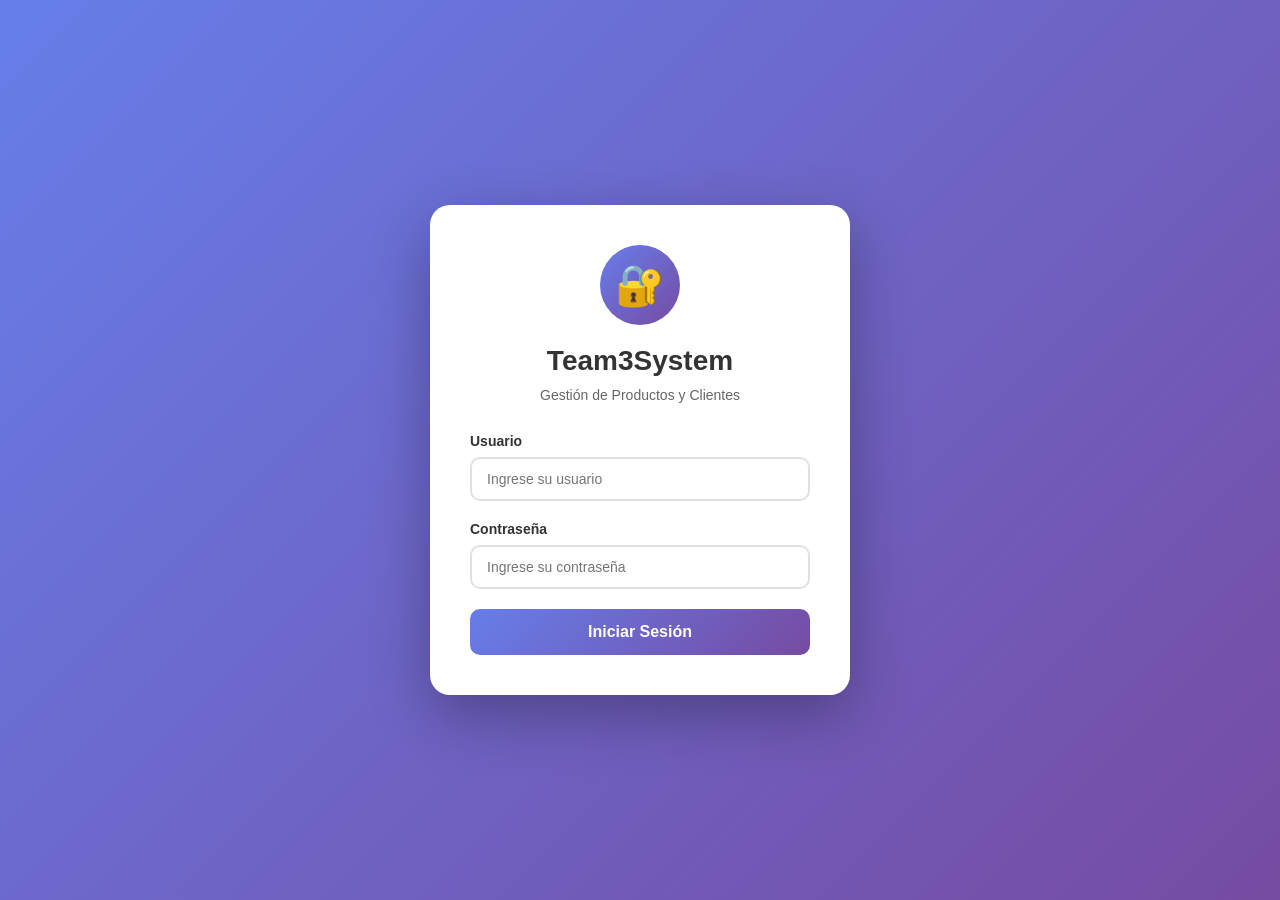
==== index.html @ 9cd696c0 "a" ====
<!DOCTYPE html>
<html lang="es">
<head>
    <meta charset="UTF-8">
    <meta name="viewport" content="width=device-width, initial-scale=1.0">
    <title>Login - Team3System</title>
    <style>
        * {
            margin: 0;
            padding: 0;
            box-sizing: border-box;
        }

        body {
            font-family: 'Segoe UI', Tahoma, Geneva, Verdana, sans-serif;
            background: linear-gradient(135deg, #667eea 0%, #764ba2 100%);
            min-height: 100vh;
            display: flex;
            align-items: center;
            justify-content: center;
            padding: 20px;
        }

        .login-container {
            background: white;
            border-radius: 20px;
            box-shadow: 0 20px 60px rgba(0, 0, 0, 0.3);
            padding: 40px;
            width: 100%;
            max-width: 420px;
            animation: slideIn 0.5s ease-out;
        }

        @keyframes slideIn {
            from {
                opacity: 0;
                transform: translateY(-30px);
            }
            to {
                opacity: 1;
                transform: translateY(0);
            }
        }

        .login-header {
            text-align: center;
            margin-bottom: 30px;
        }

        .login-header h1 {
            color: #333;
            font-size: 28px;
            margin-bottom: 10px;
        }

        .login-header p {
            color: #666;
            font-size: 14px;
        }

        .logo {
            width: 80px;
            height: 80px;
            background: linear-gradient(135deg, #667eea 0%, #764ba2 100%);
            border-radius: 50%;
            margin: 0 auto 20px;
            display: flex;
            align-items: center;
            justify-content: center;
            font-size: 40px;
            color: white;
        }

        .form-group {
            margin-bottom: 20px;
        }

        .form-group label {
            display: block;
            color: #333;
            font-size: 14px;
            font-weight: 600;
            margin-bottom: 8px;
        }

        .form-group input {
            width: 100%;
            padding: 12px 15px;
            border: 2px solid #e0e0e0;
            border-radius: 10px;
            font-size: 14px;
            transition: all 0.3s ease;
        }

        .form-group input:focus {
            outline: none;
            border-color: #667eea;
            box-shadow: 0 0 0 3px rgba(102, 126, 234, 0.1);
        }

        .btn-login {
            width: 100%;
            padding: 14px;
            background: linear-gradient(135deg, #667eea 0%, #764ba2 100%);
            color: white;
            border: none;
            border-radius: 10px;
            font-size: 16px;
            font-weight: 600;
            cursor: pointer;
            transition: transform 0.2s ease, box-shadow 0.2s ease;
        }

        .btn-login:hover {
            transform: translateY(-2px);
            box-shadow: 0 10px 20px rgba(102, 126, 234, 0.3);
        }

        .btn-login:active {
            transform: translateY(0);
        }

        .btn-login:disabled {
            opacity: 0.6;
            cursor: not-allowed;
        }

        .alert {
            padding: 12px 15px;
            border-radius: 10px;
            margin-bottom: 20px;
            font-size: 14px;
            display: none;
            animation: fadeIn 0.3s ease;
        }

        @keyframes fadeIn {
            from { opacity: 0; }
            to { opacity: 1; }
        }

        .alert-error {
            background: #fee;
            color: #c33;
            border: 1px solid #fcc;
        }

        .alert-success {
            background: #efe;
            color: #3c3;
            border: 1px solid #cfc;
        }

        .loading {
            display: inline-block;
            width: 16px;
            height: 16px;
            border: 2px solid #ffffff;
            border-radius: 50%;
            border-top-color: transparent;
            animation: spin 0.6s linear infinite;
            margin-right: 8px;
        }

        @keyframes spin {
            to { transform: rotate(360deg); }
        }

        .credentials-hint {
            margin-top: 20px;
            padding: 15px;
            background: #f5f5f5;
            border-radius: 10px;
            font-size: 12px;
            color: #666;
            text-align: center;
        }

        .credentials-hint strong {
            color: #333;
        }
    </style>
</head>
<body>
    <div class="login-container">
        <div class="login-header">
            <div class="logo">🔐</div>
            <h1>Team3System</h1>
            <p>Gestión de Productos y Clientes</p>
        </div>

        <div id="alert" class="alert"></div>

        <form id="loginForm">
            <div class="form-group">
                <label for="login">Usuario</label>
                <input type="text" id="login" name="login" required 
                       placeholder="Ingrese su usuario" autocomplete="username">
            </div>

            <div class="form-group">
                <label for="password">Contraseña</label>
                <input type="password" id="password" name="password" required 
                       placeholder="Ingrese su contraseña" autocomplete="current-password">
            </div>

            <button type="submit" class="btn-login" id="btnLogin">
                Iniciar Sesión
            </button>
        </form>
    </div>

    <script>
        const API_URL = 'https://backend.tpdteam3.com/backend/api';

        // Limpiar formulario al cargar la página
        document.addEventListener('DOMContentLoaded', function() {
            document.getElementById('loginForm').reset();
            hideAlert();
        });

        document.getElementById('loginForm').addEventListener('submit', async (e) => {
            e.preventDefault();

            const login = document.getElementById('login').value.trim();
            const password = document.getElementById('password').value;
            const btnLogin = document.getElementById('btnLogin');
            const alert = document.getElementById('alert');

            // Validación básica
            if (!login || !password) {
                showAlert('Por favor complete todos los campos', 'error');
                return;
            }

            // Deshabilitar botón y mostrar loading
            btnLogin.disabled = true;
            btnLogin.innerHTML = '<span class="loading"></span>Iniciando sesión...';
            hideAlert();

            try {
                const response = await fetch(`${API_URL}/auth/login`, {
                    method: 'POST',
                    headers: {
                        'Content-Type': 'application/json'
                    },
                    body: JSON.stringify({ login, password })
                });

                const data = await response.json();

                if (response.ok && data.resultado === 'Ok') {
                    // Guardar token en sessionStorage
                    sessionStorage.setItem('token', data.token);
                    sessionStorage.setItem('username', login);
                    
                    showAlert('¡Login exitoso! Redirigiendo...', 'success');
                    
                    // LIMPIAR CAMPOS DEL FORMULARIO
                    document.getElementById('loginForm').reset();
                    
                    // Redireccionar después de 1 segundo
                    setTimeout(() => {
                        window.location.href = 'dashboard.html';
                    }, 1000);
                } else {
                    showAlert(data.mensaje || 'Credenciales incorrectas', 'error');
                    btnLogin.disabled = false;
                    btnLogin.innerHTML = 'Iniciar Sesión';
                }
            } catch (error) {
                console.error('Error:', error);
                showAlert('Error de conexión. Verifica que el servidor esté corriendo.', 'error');
                btnLogin.disabled = false;
                btnLogin.innerHTML = 'Iniciar Sesión';
            }
        });

        // Agregar esta función para prevenir el cache del navegador
        window.addEventListener('pageshow', function(event) {
            // Si la página se carga desde cache, limpiar el formulario
            if (event.persisted || (window.performance && window.performance.navigation.type === 2)) {
                document.getElementById('loginForm').reset();
                hideAlert();
            }
        });

        // Verificar si ya está logueado (usando sessionStorage)
        if (sessionStorage.getItem('token')) {
            window.location.href = 'dashboard.html';
        } else {
            // Asegurarse de que el formulario esté limpio
            document.getElementById('loginForm').reset();
        }

        function showAlert(message, type) {
            const alert = document.getElementById('alert');
            alert.textContent = message;
            alert.className = `alert alert-${type}`;
            alert.style.display = 'block';
        }

        function hideAlert() {
            const alert = document.getElementById('alert');
            alert.style.display = 'none';
        }
    </script>
</body>
</html>
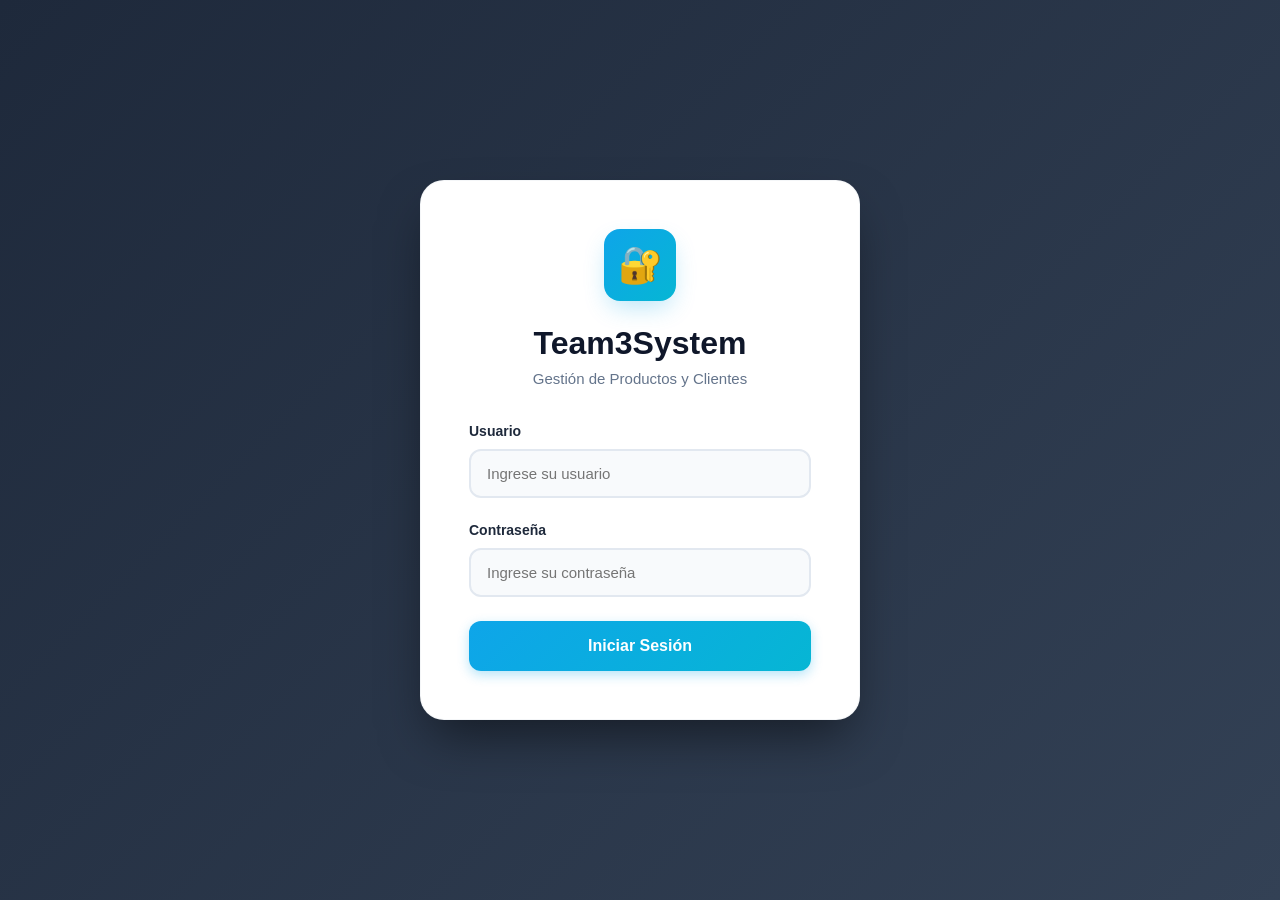
==== commit e9b0e87c: "a" ====
--- a/index.html
+++ b/index.html
@@ -13,7 +13,7 @@
 
         body {
             font-family: 'Segoe UI', Tahoma, Geneva, Verdana, sans-serif;
-            background: linear-gradient(135deg, #667eea 0%, #764ba2 100%);
+            background: linear-gradient(135deg, #1e293b 0%, #334155 100%);
             min-height: 100vh;
             display: flex;
             align-items: center;
@@ -22,13 +22,14 @@
         }
 
         .login-container {
-            background: white;
-            border-radius: 20px;
-            box-shadow: 0 20px 60px rgba(0, 0, 0, 0.3);
-            padding: 40px;
+            background: #FFFFFF;
+            border-radius: 24px;
+            box-shadow: 0 25px 50px -12px rgba(0, 0, 0, 0.5);
+            padding: 48px;
             width: 100%;
-            max-width: 420px;
+            max-width: 440px;
             animation: slideIn 0.5s ease-out;
+            border: 1px solid rgba(148, 163, 184, 0.1);
         }
 
         @keyframes slideIn {
@@ -44,76 +45,82 @@
 
         .login-header {
             text-align: center;
-            margin-bottom: 30px;
+            margin-bottom: 36px;
         }
 
         .login-header h1 {
-            color: #333;
-            font-size: 28px;
-            margin-bottom: 10px;
+            color: #0f172a;
+            font-size: 32px;
+            margin-bottom: 8px;
+            font-weight: 700;
         }
 
         .login-header p {
-            color: #666;
-            font-size: 14px;
+            color: #64748b;
+            font-size: 15px;
         }
 
         .logo {
-            width: 80px;
-            height: 80px;
-            background: linear-gradient(135deg, #667eea 0%, #764ba2 100%);
-            border-radius: 50%;
-            margin: 0 auto 20px;
+            width: 72px;
+            height: 72px;
+            background: linear-gradient(135deg, #0ea5e9 0%, #06b6d4 100%);
+            border-radius: 16px;
+            margin: 0 auto 24px;
             display: flex;
             align-items: center;
             justify-content: center;
-            font-size: 40px;
+            font-size: 36px;
             color: white;
+            box-shadow: 0 10px 25px -5px rgba(14, 165, 233, 0.3);
         }
 
         .form-group {
-            margin-bottom: 20px;
+            margin-bottom: 24px;
         }
 
         .form-group label {
             display: block;
-            color: #333;
+            color: #1e293b;
             font-size: 14px;
             font-weight: 600;
-            margin-bottom: 8px;
+            margin-bottom: 10px;
         }
 
         .form-group input {
             width: 100%;
-            padding: 12px 15px;
-            border: 2px solid #e0e0e0;
-            border-radius: 10px;
-            font-size: 14px;
+            padding: 14px 16px;
+            border: 2px solid #e2e8f0;
+            border-radius: 12px;
+            font-size: 15px;
             transition: all 0.3s ease;
+            color: #0f172a;
+            background: #f8fafc;
         }
 
         .form-group input:focus {
             outline: none;
-            border-color: #667eea;
-            box-shadow: 0 0 0 3px rgba(102, 126, 234, 0.1);
+            border-color: #0ea5e9;
+            background: #ffffff;
+            box-shadow: 0 0 0 4px rgba(14, 165, 233, 0.1);
         }
 
         .btn-login {
             width: 100%;
-            padding: 14px;
-            background: linear-gradient(135deg, #667eea 0%, #764ba2 100%);
+            padding: 16px;
+            background: linear-gradient(135deg, #0ea5e9 0%, #06b6d4 100%);
             color: white;
             border: none;
-            border-radius: 10px;
+            border-radius: 12px;
             font-size: 16px;
             font-weight: 600;
             cursor: pointer;
-            transition: transform 0.2s ease, box-shadow 0.2s ease;
+            transition: all 0.3s ease;
+            box-shadow: 0 4px 12px rgba(14, 165, 233, 0.3);
         }
 
         .btn-login:hover {
             transform: translateY(-2px);
-            box-shadow: 0 10px 20px rgba(102, 126, 234, 0.3);
+            box-shadow: 0 8px 20px rgba(14, 165, 233, 0.4);
         }
 
         .btn-login:active {
@@ -123,15 +130,17 @@
         .btn-login:disabled {
             opacity: 0.6;
             cursor: not-allowed;
+            transform: none;
         }
 
         .alert {
-            padding: 12px 15px;
-            border-radius: 10px;
-            margin-bottom: 20px;
+            padding: 14px 16px;
+            border-radius: 12px;
+            margin-bottom: 24px;
             font-size: 14px;
             display: none;
             animation: fadeIn 0.3s ease;
+            font-weight: 500;
         }
 
         @keyframes fadeIn {
@@ -140,15 +149,15 @@
         }
 
         .alert-error {
-            background: #fee;
-            color: #c33;
-            border: 1px solid #fcc;
+            background: #fee2e2;
+            color: #991b1b;
+            border: 1px solid #fecaca;
         }
 
         .alert-success {
-            background: #efe;
-            color: #3c3;
-            border: 1px solid #cfc;
+            background: #d1fae5;
+            color: #065f46;
+            border: 1px solid #a7f3d0;
         }
 
         .loading {
@@ -165,20 +174,6 @@
         @keyframes spin {
             to { transform: rotate(360deg); }
         }
-
-        .credentials-hint {
-            margin-top: 20px;
-            padding: 15px;
-            background: #f5f5f5;
-            border-radius: 10px;
-            font-size: 12px;
-            color: #666;
-            text-align: center;
-        }
-
-        .credentials-hint strong {
-            color: #333;
-        }
     </style>
 </head>
 <body>
@@ -213,7 +208,6 @@
     <script>
         const API_URL = 'https://backend.tpdteam3.com/backend/api';
 
-        // Limpiar formulario al cargar la página
         document.addEventListener('DOMContentLoaded', function() {
             document.getElementById('loginForm').reset();
             hideAlert();
@@ -225,15 +219,12 @@
             const login = document.getElementById('login').value.trim();
             const password = document.getElementById('password').value;
             const btnLogin = document.getElementById('btnLogin');
-            const alert = document.getElementById('alert');
-
-            // Validación básica
+
             if (!login || !password) {
                 showAlert('Por favor complete todos los campos', 'error');
                 return;
             }
 
-            // Deshabilitar botón y mostrar loading
             btnLogin.disabled = true;
             btnLogin.innerHTML = '<span class="loading"></span>Iniciando sesión...';
             hideAlert();
@@ -250,16 +241,13 @@
                 const data = await response.json();
 
                 if (response.ok && data.resultado === 'Ok') {
-                    // Guardar token en sessionStorage
                     sessionStorage.setItem('token', data.token);
                     sessionStorage.setItem('username', login);
                     
                     showAlert('¡Login exitoso! Redirigiendo...', 'success');
                     
-                    // LIMPIAR CAMPOS DEL FORMULARIO
                     document.getElementById('loginForm').reset();
                     
-                    // Redireccionar después de 1 segundo
                     setTimeout(() => {
                         window.location.href = 'dashboard.html';
                     }, 1000);
@@ -276,20 +264,16 @@
             }
         });
 
-        // Agregar esta función para prevenir el cache del navegador
         window.addEventListener('pageshow', function(event) {
-            // Si la página se carga desde cache, limpiar el formulario
             if (event.persisted || (window.performance && window.performance.navigation.type === 2)) {
                 document.getElementById('loginForm').reset();
                 hideAlert();
             }
         });
 
-        // Verificar si ya está logueado (usando sessionStorage)
         if (sessionStorage.getItem('token')) {
             window.location.href = 'dashboard.html';
         } else {
-            // Asegurarse de que el formulario esté limpio
             document.getElementById('loginForm').reset();
         }
 
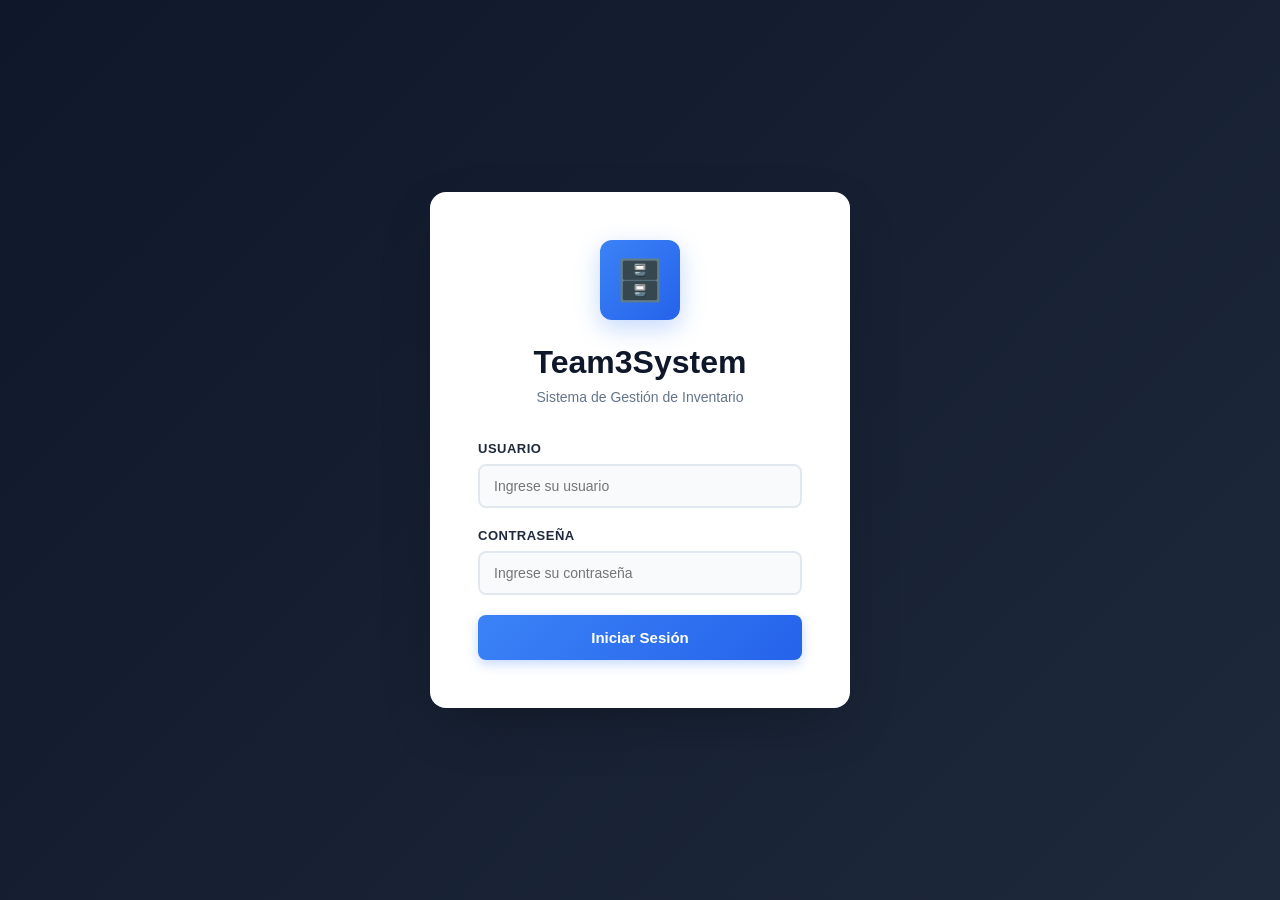
==== commit 58c31119: "a" ====
--- a/index.html
+++ b/index.html
@@ -13,7 +13,7 @@
 
         body {
             font-family: 'Segoe UI', Tahoma, Geneva, Verdana, sans-serif;
-            background: linear-gradient(135deg, #1e293b 0%, #334155 100%);
+            background: linear-gradient(135deg, #0f172a 0%, #1e293b 100%);
             min-height: 100vh;
             display: flex;
             align-items: center;
@@ -23,19 +23,18 @@
 
         .login-container {
             background: #FFFFFF;
-            border-radius: 24px;
-            box-shadow: 0 25px 50px -12px rgba(0, 0, 0, 0.5);
+            border-radius: 16px;
+            box-shadow: 0 20px 60px -15px rgba(0, 0, 0, 0.3);
             padding: 48px;
             width: 100%;
-            max-width: 440px;
+            max-width: 420px;
             animation: slideIn 0.5s ease-out;
-            border: 1px solid rgba(148, 163, 184, 0.1);
         }
 
         @keyframes slideIn {
             from {
                 opacity: 0;
-                transform: translateY(-30px);
+                transform: translateY(-20px);
             }
             to {
                 opacity: 1;
@@ -46,6 +45,19 @@
         .login-header {
             text-align: center;
             margin-bottom: 36px;
+        }
+
+        .logo {
+            width: 80px;
+            height: 80px;
+            background: linear-gradient(135deg, #3b82f6 0%, #2563eb 100%);
+            border-radius: 12px;
+            margin: 0 auto 24px;
+            display: flex;
+            align-items: center;
+            justify-content: center;
+            font-size: 40px;
+            box-shadow: 0 8px 24px rgba(59, 130, 246, 0.3);
         }
 
         .login-header h1 {
@@ -57,41 +69,29 @@
 
         .login-header p {
             color: #64748b;
-            font-size: 15px;
-        }
-
-        .logo {
-            width: 72px;
-            height: 72px;
-            background: linear-gradient(135deg, #0ea5e9 0%, #06b6d4 100%);
-            border-radius: 16px;
-            margin: 0 auto 24px;
-            display: flex;
-            align-items: center;
-            justify-content: center;
-            font-size: 36px;
-            color: white;
-            box-shadow: 0 10px 25px -5px rgba(14, 165, 233, 0.3);
+            font-size: 14px;
         }
 
         .form-group {
-            margin-bottom: 24px;
+            margin-bottom: 20px;
         }
 
         .form-group label {
             display: block;
             color: #1e293b;
-            font-size: 14px;
+            font-size: 13px;
             font-weight: 600;
-            margin-bottom: 10px;
+            margin-bottom: 8px;
+            text-transform: uppercase;
+            letter-spacing: 0.5px;
         }
 
         .form-group input {
             width: 100%;
-            padding: 14px 16px;
+            padding: 12px 14px;
             border: 2px solid #e2e8f0;
-            border-radius: 12px;
-            font-size: 15px;
+            border-radius: 8px;
+            font-size: 14px;
             transition: all 0.3s ease;
             color: #0f172a;
             background: #f8fafc;
@@ -99,71 +99,72 @@
 
         .form-group input:focus {
             outline: none;
-            border-color: #0ea5e9;
-            background: #ffffff;
-            box-shadow: 0 0 0 4px rgba(14, 165, 233, 0.1);
+            border-color: #3b82f6;
+            background: white;
+            box-shadow: 0 0 0 3px rgba(59, 130, 246, 0.1);
         }
 
         .btn-login {
             width: 100%;
-            padding: 16px;
-            background: linear-gradient(135deg, #0ea5e9 0%, #06b6d4 100%);
+            padding: 14px;
+            background: linear-gradient(135deg, #3b82f6 0%, #2563eb 100%);
             color: white;
             border: none;
-            border-radius: 12px;
-            font-size: 16px;
+            border-radius: 8px;
+            font-size: 15px;
             font-weight: 600;
             cursor: pointer;
             transition: all 0.3s ease;
-            box-shadow: 0 4px 12px rgba(14, 165, 233, 0.3);
-        }
-
-        .btn-login:hover {
+            box-shadow: 0 4px 12px rgba(59, 130, 246, 0.3);
+        }
+
+        .btn-login:hover:not(:disabled) {
             transform: translateY(-2px);
-            box-shadow: 0 8px 20px rgba(14, 165, 233, 0.4);
-        }
-
-        .btn-login:active {
-            transform: translateY(0);
+            box-shadow: 0 6px 16px rgba(59, 130, 246, 0.4);
         }
 
         .btn-login:disabled {
-            opacity: 0.6;
+            opacity: 0.7;
             cursor: not-allowed;
-            transform: none;
         }
 
         .alert {
-            padding: 14px 16px;
-            border-radius: 12px;
-            margin-bottom: 24px;
-            font-size: 14px;
+            padding: 12px 14px;
+            border-radius: 8px;
+            margin-bottom: 20px;
+            font-size: 13px;
             display: none;
-            animation: fadeIn 0.3s ease;
+            animation: slideDown 0.3s ease;
             font-weight: 500;
         }
 
-        @keyframes fadeIn {
-            from { opacity: 0; }
-            to { opacity: 1; }
+        @keyframes slideDown {
+            from {
+                opacity: 0;
+                transform: translateY(-10px);
+            }
+            to {
+                opacity: 1;
+                transform: translateY(0);
+            }
         }
 
         .alert-error {
             background: #fee2e2;
             color: #991b1b;
-            border: 1px solid #fecaca;
+            border-left: 4px solid #dc2626;
         }
 
         .alert-success {
             background: #d1fae5;
             color: #065f46;
-            border: 1px solid #a7f3d0;
+            border-left: 4px solid #10b981;
         }
 
         .loading {
             display: inline-block;
-            width: 16px;
-            height: 16px;
+            width: 14px;
+            height: 14px;
             border: 2px solid #ffffff;
             border-radius: 50%;
             border-top-color: transparent;
@@ -174,14 +175,30 @@
         @keyframes spin {
             to { transform: rotate(360deg); }
         }
+
+        @media (max-width: 480px) {
+            .login-container {
+                padding: 32px 24px;
+            }
+
+            .logo {
+                width: 64px;
+                height: 64px;
+                font-size: 32px;
+            }
+
+            .login-header h1 {
+                font-size: 28px;
+            }
+        }
     </style>
 </head>
 <body>
     <div class="login-container">
         <div class="login-header">
-            <div class="logo">🔐</div>
+            <div class="logo">🗄️</div>
             <h1>Team3System</h1>
-            <p>Gestión de Productos y Clientes</p>
+            <p>Sistema de Gestión de Inventario</p>
         </div>
 
         <div id="alert" class="alert"></div>
@@ -244,28 +261,27 @@
                     sessionStorage.setItem('token', data.token);
                     sessionStorage.setItem('username', login);
                     
-                    showAlert('¡Login exitoso! Redirigiendo...', 'success');
-                    
+                    showAlert('¡Bienvenido! Redirigiendo...', 'success');
                     document.getElementById('loginForm').reset();
                     
                     setTimeout(() => {
                         window.location.href = 'dashboard.html';
-                    }, 1000);
+                    }, 800);
                 } else {
-                    showAlert(data.mensaje || 'Credenciales incorrectas', 'error');
+                    const errorMsg = data.mensaje || 'Credenciales incorrectas';
+                    showAlert(errorMsg, 'error');
                     btnLogin.disabled = false;
                     btnLogin.innerHTML = 'Iniciar Sesión';
                 }
             } catch (error) {
-                console.error('Error:', error);
-                showAlert('Error de conexión. Verifica que el servidor esté corriendo.', 'error');
+                showAlert('Error de conexión. Verifica que el servidor esté disponible.', 'error');
                 btnLogin.disabled = false;
                 btnLogin.innerHTML = 'Iniciar Sesión';
             }
         });
 
         window.addEventListener('pageshow', function(event) {
-            if (event.persisted || (window.performance && window.performance.navigation.type === 2)) {
+            if (event.persisted) {
                 document.getElementById('loginForm').reset();
                 hideAlert();
             }
@@ -273,8 +289,6 @@
 
         if (sessionStorage.getItem('token')) {
             window.location.href = 'dashboard.html';
-        } else {
-            document.getElementById('loginForm').reset();
         }
 
         function showAlert(message, type) {
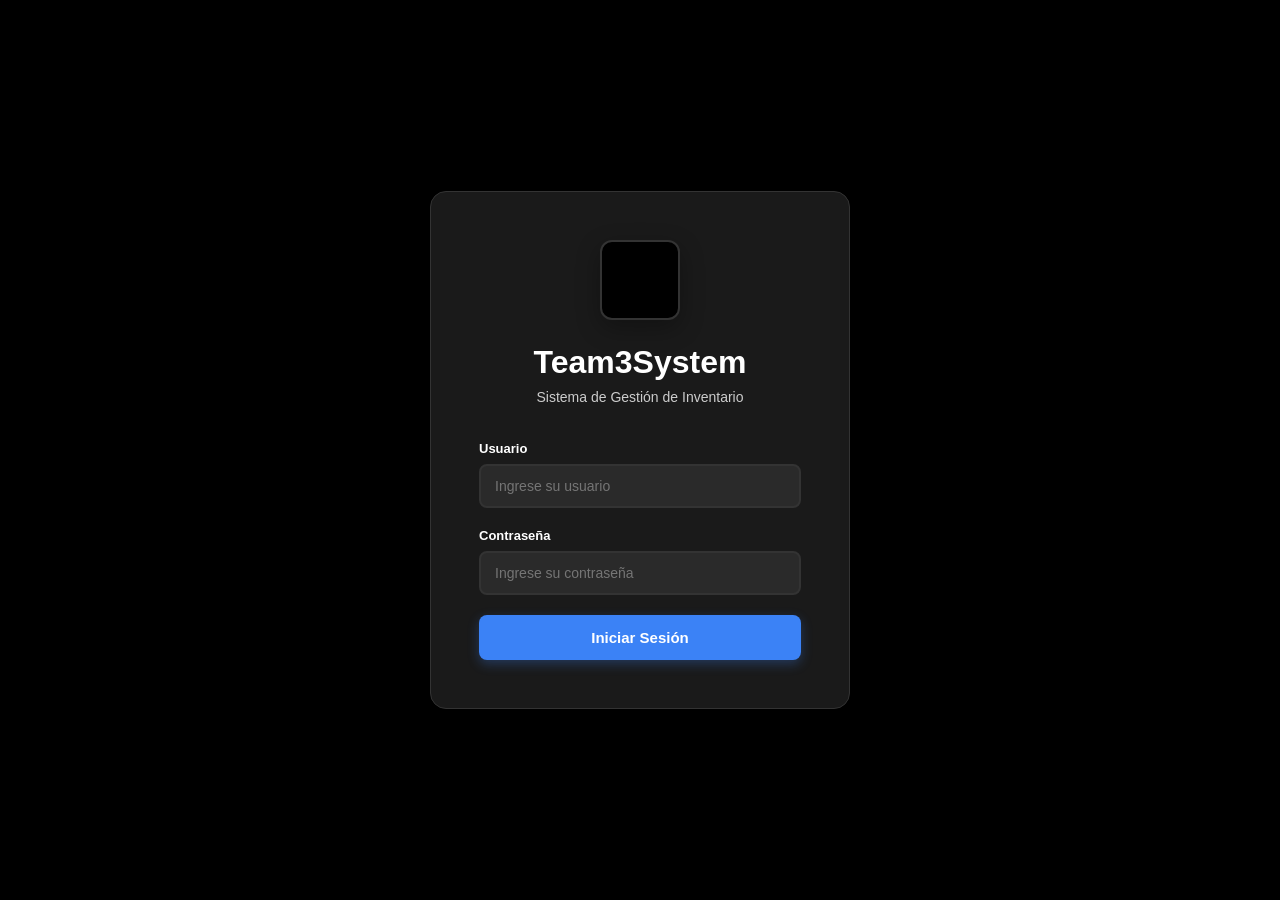
==== commit c393830d: "Mejoras" ====
--- a/index.html
+++ b/index.html
@@ -4,30 +4,25 @@
     <meta charset="UTF-8">
     <meta name="viewport" content="width=device-width, initial-scale=1.0">
     <title>Login - Team3System</title>
+    <link href="https://fonts.googleapis.com/icon?family=Material+Icons" rel="stylesheet">
+    <link rel="stylesheet" href="styles.css">
     <style>
-        * {
-            margin: 0;
-            padding: 0;
-            box-sizing: border-box;
-        }
-
-        body {
-            font-family: 'Segoe UI', Tahoma, Geneva, Verdana, sans-serif;
-            background: linear-gradient(135deg, #0f172a 0%, #1e293b 100%);
-            min-height: 100vh;
+        .login-container {
             display: flex;
             align-items: center;
             justify-content: center;
+            min-height: 100vh;
             padding: 20px;
         }
 
-        .login-container {
-            background: #FFFFFF;
+        .login-card {
+            background: #1a1a1a;
             border-radius: 16px;
-            box-shadow: 0 20px 60px -15px rgba(0, 0, 0, 0.3);
+            box-shadow: 0 20px 60px -15px rgba(0, 0, 0, 0.7);
             padding: 48px;
             width: 100%;
             max-width: 420px;
+            border: 1px solid #333;
             animation: slideIn 0.5s ease-out;
         }
 
@@ -50,64 +45,38 @@
         .logo {
             width: 80px;
             height: 80px;
-            background: linear-gradient(135deg, #3b82f6 0%, #2563eb 100%);
+            background: #000000;
             border-radius: 12px;
             margin: 0 auto 24px;
             display: flex;
             align-items: center;
             justify-content: center;
             font-size: 40px;
-            box-shadow: 0 8px 24px rgba(59, 130, 246, 0.3);
+            box-shadow: 0 8px 24px rgba(0, 0, 0, 0.3);
+            border: 2px solid #333;
+        }
+
+        .logo .material-icons {
+            font-size: 48px;
+            color: #F19E39;
         }
 
         .login-header h1 {
-            color: #0f172a;
+            color: #ffffff;
             font-size: 32px;
             margin-bottom: 8px;
             font-weight: 700;
         }
 
         .login-header p {
-            color: #64748b;
+            color: #cccccc;
             font-size: 14px;
-        }
-
-        .form-group {
-            margin-bottom: 20px;
-        }
-
-        .form-group label {
-            display: block;
-            color: #1e293b;
-            font-size: 13px;
-            font-weight: 600;
-            margin-bottom: 8px;
-            text-transform: uppercase;
-            letter-spacing: 0.5px;
-        }
-
-        .form-group input {
-            width: 100%;
-            padding: 12px 14px;
-            border: 2px solid #e2e8f0;
-            border-radius: 8px;
-            font-size: 14px;
-            transition: all 0.3s ease;
-            color: #0f172a;
-            background: #f8fafc;
-        }
-
-        .form-group input:focus {
-            outline: none;
-            border-color: #3b82f6;
-            background: white;
-            box-shadow: 0 0 0 3px rgba(59, 130, 246, 0.1);
         }
 
         .btn-login {
             width: 100%;
             padding: 14px;
-            background: linear-gradient(135deg, #3b82f6 0%, #2563eb 100%);
+            background: #3b82f6;
             color: white;
             border: none;
             border-radius: 8px;
@@ -116,49 +85,21 @@
             cursor: pointer;
             transition: all 0.3s ease;
             box-shadow: 0 4px 12px rgba(59, 130, 246, 0.3);
+            display: flex;
+            align-items: center;
+            justify-content: center;
+            gap: 8px;
         }
 
         .btn-login:hover:not(:disabled) {
             transform: translateY(-2px);
             box-shadow: 0 6px 16px rgba(59, 130, 246, 0.4);
+            background: #2563eb;
         }
 
         .btn-login:disabled {
             opacity: 0.7;
             cursor: not-allowed;
-        }
-
-        .alert {
-            padding: 12px 14px;
-            border-radius: 8px;
-            margin-bottom: 20px;
-            font-size: 13px;
-            display: none;
-            animation: slideDown 0.3s ease;
-            font-weight: 500;
-        }
-
-        @keyframes slideDown {
-            from {
-                opacity: 0;
-                transform: translateY(-10px);
-            }
-            to {
-                opacity: 1;
-                transform: translateY(0);
-            }
-        }
-
-        .alert-error {
-            background: #fee2e2;
-            color: #991b1b;
-            border-left: 4px solid #dc2626;
-        }
-
-        .alert-success {
-            background: #d1fae5;
-            color: #065f46;
-            border-left: 4px solid #10b981;
         }
 
         .loading {
@@ -169,7 +110,6 @@
             border-radius: 50%;
             border-top-color: transparent;
             animation: spin 0.6s linear infinite;
-            margin-right: 8px;
         }
 
         @keyframes spin {
@@ -177,13 +117,16 @@
         }
 
         @media (max-width: 480px) {
-            .login-container {
+            .login-card {
                 padding: 32px 24px;
             }
 
             .logo {
                 width: 64px;
                 height: 64px;
+            }
+
+            .logo .material-icons {
                 font-size: 32px;
             }
 
@@ -195,31 +138,36 @@
 </head>
 <body>
     <div class="login-container">
-        <div class="login-header">
-            <div class="logo">🗄️</div>
-            <h1>Team3System</h1>
-            <p>Sistema de Gestión de Inventario</p>
+        <div class="login-card">
+            <div class="login-header">
+                <div class="logo">
+                    <span class="material-icons">inventory_2</span>
+                </div>
+                <h1>Team3System</h1>
+                <p>Sistema de Gestión de Inventario</p>
+            </div>
+
+            <div id="alert" class="alert" style="display: none;"></div>
+
+            <form id="loginForm">
+                <div class="form-group">
+                    <label for="login">Usuario</label>
+                    <input type="text" id="login" name="login" required 
+                           placeholder="Ingrese su usuario" autocomplete="username">
+                </div>
+
+                <div class="form-group">
+                    <label for="password">Contraseña</label>
+                    <input type="password" id="password" name="password" required 
+                           placeholder="Ingrese su contraseña" autocomplete="current-password">
+                </div>
+
+                <button type="submit" class="btn-login" id="btnLogin">
+                    <span id="loginText">Iniciar Sesión</span>
+                    <span id="loginLoading" class="loading" style="display: none;"></span>
+                </button>
+            </form>
         </div>
-
-        <div id="alert" class="alert"></div>
-
-        <form id="loginForm">
-            <div class="form-group">
-                <label for="login">Usuario</label>
-                <input type="text" id="login" name="login" required 
-                       placeholder="Ingrese su usuario" autocomplete="username">
-            </div>
-
-            <div class="form-group">
-                <label for="password">Contraseña</label>
-                <input type="password" id="password" name="password" required 
-                       placeholder="Ingrese su contraseña" autocomplete="current-password">
-            </div>
-
-            <button type="submit" class="btn-login" id="btnLogin">
-                Iniciar Sesión
-            </button>
-        </form>
     </div>
 
     <script>
@@ -236,6 +184,8 @@
             const login = document.getElementById('login').value.trim();
             const password = document.getElementById('password').value;
             const btnLogin = document.getElementById('btnLogin');
+            const loginText = document.getElementById('loginText');
+            const loginLoading = document.getElementById('loginLoading');
 
             if (!login || !password) {
                 showAlert('Por favor complete todos los campos', 'error');
@@ -243,7 +193,8 @@
             }
 
             btnLogin.disabled = true;
-            btnLogin.innerHTML = '<span class="loading"></span>Iniciando sesión...';
+            loginText.textContent = 'Iniciando sesión...';
+            loginLoading.style.display = 'inline-block';
             hideAlert();
 
             try {
@@ -271,12 +222,14 @@
                     const errorMsg = data.mensaje || 'Credenciales incorrectas';
                     showAlert(errorMsg, 'error');
                     btnLogin.disabled = false;
-                    btnLogin.innerHTML = 'Iniciar Sesión';
+                    loginText.textContent = 'Iniciar Sesión';
+                    loginLoading.style.display = 'none';
                 }
             } catch (error) {
                 showAlert('Error de conexión. Verifica que el servidor esté disponible.', 'error');
                 btnLogin.disabled = false;
-                btnLogin.innerHTML = 'Iniciar Sesión';
+                loginText.textContent = 'Iniciar Sesión';
+                loginLoading.style.display = 'none';
             }
         });
 
--- a/styles.css
+++ b/styles.css
@@ -0,0 +1,372 @@
+/* Estilos comunes para Team3System */
+* {
+    margin: 0;
+    padding: 0;
+    box-sizing: border-box;
+}
+
+body {
+    font-family: 'Segoe UI', Tahoma, Geneva, Verdana, sans-serif;
+    background: #000000;
+    color: #ffffff;
+    min-height: 100vh;
+}
+
+/* Sidebar Navigation */
+.sidebar {
+    position: fixed;
+    top: 0;
+    left: 0;
+    height: 100vh;
+    width: 280px;
+    background: #1a1a1a;
+    border-right: 1px solid #333;
+    transition: transform 0.3s ease;
+    z-index: 1000;
+    display: flex;
+    flex-direction: column;
+}
+
+.sidebar-header {
+    padding: 20px;
+    border-bottom: 1px solid #333;
+    display: flex;
+    align-items: center;
+    gap: 12px;
+}
+
+.sidebar-brand {
+    font-size: 20px;
+    font-weight: 700;
+    color: #ffffff;
+}
+
+.sidebar-menu {
+    flex: 1;
+    padding: 20px 0;
+    overflow-y: auto;
+}
+
+.nav-item {
+    display: flex;
+    align-items: center;
+    gap: 12px;
+    padding: 12px 20px;
+    color: #cccccc;
+    text-decoration: none;
+    transition: all 0.3s ease;
+    border-left: 3px solid transparent;
+}
+
+.nav-item:hover {
+    background: #333333;
+    color: #ffffff;
+}
+
+.nav-item.active {
+    background: #333333;
+    color: #ffffff;
+    border-left-color: #3b82f6;
+}
+
+.nav-item .material-icons {
+    font-size: 20px;
+    color: #F19E39;
+}
+
+.sidebar-footer {
+    padding: 20px;
+    border-top: 1px solid #333;
+}
+
+.btn-logout {
+    width: 100%;
+    padding: 12px;
+    background: #dc2626;
+    color: white;
+    border: none;
+    border-radius: 6px;
+    font-weight: 600;
+    cursor: pointer;
+    transition: all 0.3s ease;
+    display: flex;
+    align-items: center;
+    justify-content: center;
+    gap: 8px;
+}
+
+.btn-logout:hover {
+    background: #b91c1c;
+}
+
+/* Main Content */
+.main-content {
+    margin-left: 280px;
+    transition: margin-left 0.3s ease;
+    min-height: 100vh;
+}
+
+.main-content.sidebar-hidden {
+    margin-left: 0;
+}
+
+.sidebar-hidden .sidebar {
+    transform: translateX(-100%);
+}
+
+/* Toggle Button */
+.sidebar-toggle {
+    position: fixed;
+    top: 20px;
+    left: 20px;
+    z-index: 1001;
+    background: #333333;
+    border: none;
+    border-radius: 6px;
+    width: 40px;
+    height: 40px;
+    display: flex;
+    align-items: center;
+    justify-content: center;
+    cursor: pointer;
+    color: #ffffff;
+    transition: all 0.3s ease;
+}
+
+.sidebar-toggle:hover {
+    background: #444444;
+}
+
+/* Container */
+.container {
+    max-width: 1400px;
+    margin: 0 auto;
+    padding: 32px 16px;
+}
+
+/* Page Header */
+.page-header {
+    display: flex;
+    justify-content: space-between;
+    align-items: center;
+    margin-bottom: 28px;
+    gap: 16px;
+    flex-wrap: wrap;
+}
+
+.page-header h1 {
+    color: #ffffff;
+    font-size: 32px;
+    font-weight: 700;
+    display: flex;
+    align-items: center;
+    gap: 12px;
+}
+
+.page-header h1 .material-icons {
+    color: #F19E39;
+}
+
+/* Buttons */
+.btn-primary {
+    padding: 12px 24px;
+    background: #3b82f6;
+    color: white;
+    border: none;
+    border-radius: 8px;
+    font-weight: 600;
+    cursor: pointer;
+    transition: all 0.3s ease;
+    box-shadow: 0 2px 8px rgba(59, 130, 246, 0.3);
+    font-size: 14px;
+    display: flex;
+    align-items: center;
+    gap: 8px;
+}
+
+.btn-primary:hover {
+    transform: translateY(-2px);
+    box-shadow: 0 4px 12px rgba(59, 130, 246, 0.4);
+    background: #2563eb;
+}
+
+.btn-edit {
+    background: #3b82f6;
+    color: white;
+    border: none;
+    border-radius: 6px;
+    padding: 8px 14px;
+    font-weight: 600;
+    cursor: pointer;
+    transition: all 0.3s ease;
+    font-size: 12px;
+    display: flex;
+    align-items: center;
+    gap: 6px;
+}
+
+.btn-edit:hover {
+    background: #2563eb;
+    transform: translateY(-1px);
+}
+
+.btn-delete {
+    background: #dc2626;
+    color: white;
+    border: none;
+    border-radius: 6px;
+    padding: 8px 14px;
+    font-weight: 600;
+    cursor: pointer;
+    transition: all 0.3s ease;
+    font-size: 12px;
+    display: flex;
+    align-items: center;
+    gap: 6px;
+}
+
+.btn-delete:hover {
+    background: #b91c1c;
+    transform: translateY(-1px);
+}
+
+/* Cards */
+.card {
+    background: #1a1a1a;
+    border-radius: 10px;
+    box-shadow: 0 1px 3px rgba(0, 0, 0, 0.3);
+    border: 1px solid #333;
+    transition: all 0.3s ease;
+}
+
+.card:hover {
+    box-shadow: 0 4px 12px rgba(0, 0, 0, 0.4);
+}
+
+/* Forms */
+.form-group {
+    margin-bottom: 20px;
+}
+
+.form-group label {
+    display: block;
+    color: #ffffff;
+    font-weight: 600;
+    margin-bottom: 8px;
+    font-size: 13px;
+}
+
+.form-group input {
+    width: 100%;
+    padding: 12px 14px;
+    border: 2px solid #333;
+    border-radius: 8px;
+    font-size: 14px;
+    color: #ffffff;
+    background: #2a2a2a;
+    transition: all 0.3s ease;
+}
+
+.form-group input:focus {
+    outline: none;
+    border-color: #3b82f6;
+    background: #333333;
+    box-shadow: 0 0 0 3px rgba(59, 130, 246, 0.1);
+}
+
+/* Alerts */
+.alert {
+    padding: 12px 14px;
+    border-radius: 8px;
+    margin-bottom: 20px;
+    font-weight: 500;
+    font-size: 13px;
+}
+
+.alert-success {
+    background: #065f46;
+    color: #ffffff;
+    border-left: 4px solid #10b981;
+}
+
+.alert-error {
+    background: #991b1b;
+    color: #ffffff;
+    border-left: 4px solid #dc2626;
+}
+
+.alert-warning {
+    background: #92400e;
+    color: #ffffff;
+    border-left: 4px solid #f59e0b;
+}
+
+/* Loading States */
+.loading {
+    text-align: center;
+    padding: 32px;
+    color: #666666;
+}
+
+.no-data {
+    text-align: center;
+    padding: 48px 20px;
+    color: #666666;
+}
+
+.no-data h3 {
+    font-size: 20px;
+    margin-bottom: 8px;
+    color: #ffffff;
+    font-weight: 700;
+}
+
+/* Action Buttons */
+.action-buttons {
+    display: flex;
+    gap: 8px;
+    flex-wrap: wrap;
+}
+
+/* Responsive */
+@media (max-width: 768px) {
+    .sidebar {
+        width: 100%;
+        transform: translateX(-100%);
+    }
+
+    .sidebar.active {
+        transform: translateX(0);
+    }
+
+    .main-content {
+        margin-left: 0;
+    }
+
+    .page-header {
+        flex-direction: column;
+        align-items: flex-start;
+    }
+
+    .page-header h1 {
+        font-size: 24px;
+    }
+
+    .btn-primary {
+        width: 100%;
+    }
+
+    .container {
+        padding: 0 12px;
+    }
+}
+
+@media (max-width: 480px) {
+    .page-header h1 {
+        font-size: 20px;
+    }
+
+    .container {
+        padding: 16px 12px;
+    }
+}
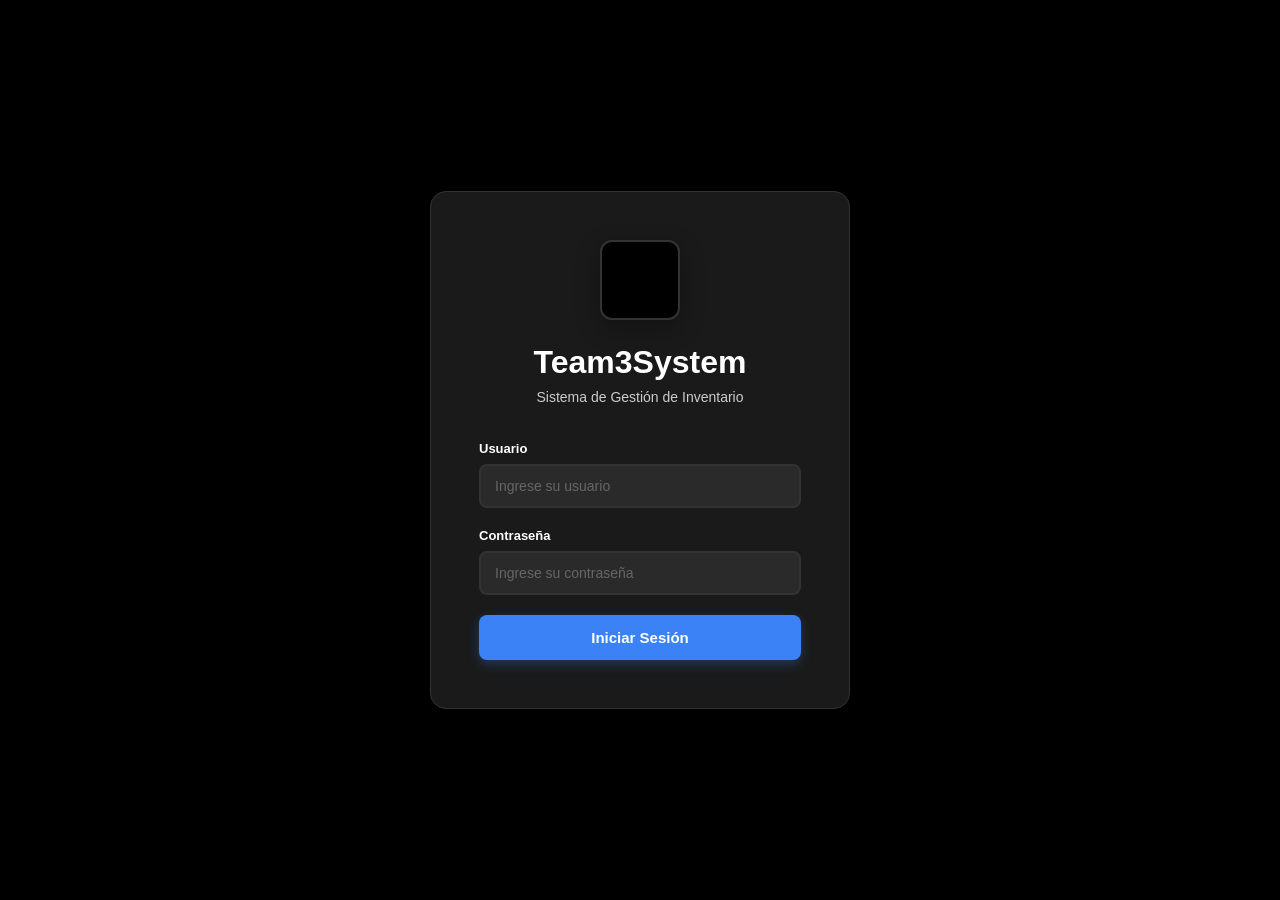
==== commit d81fc3e1: "Mejoras" ====
--- a/index.html
+++ b/index.html
@@ -7,7 +7,7 @@
     <link href="https://fonts.googleapis.com/icon?family=Material+Icons" rel="stylesheet">
     <link rel="stylesheet" href="styles.css">
     <style>
-        .login-container {
+        body {
             display: flex;
             align-items: center;
             justify-content: center;
@@ -15,26 +15,29 @@
             padding: 20px;
         }
 
+        .login-container {
+            width: 100%;
+            max-width: 420px;
+            animation: fadeIn 0.5s ease-out;
+        }
+
+        @keyframes fadeIn {
+            from {
+                opacity: 0;
+                transform: translateY(-20px);
+            }
+            to {
+                opacity: 1;
+                transform: translateY(0);
+            }
+        }
+
         .login-card {
             background: #1a1a1a;
             border-radius: 16px;
             box-shadow: 0 20px 60px -15px rgba(0, 0, 0, 0.7);
             padding: 48px;
-            width: 100%;
-            max-width: 420px;
             border: 1px solid #333;
-            animation: slideIn 0.5s ease-out;
-        }
-
-        @keyframes slideIn {
-            from {
-                opacity: 0;
-                transform: translateY(-20px);
-            }
-            to {
-                opacity: 1;
-                transform: translateY(0);
-            }
         }
 
         .login-header {
@@ -51,7 +54,6 @@
             display: flex;
             align-items: center;
             justify-content: center;
-            font-size: 40px;
             box-shadow: 0 8px 24px rgba(0, 0, 0, 0.3);
             border: 2px solid #333;
         }
@@ -102,7 +104,7 @@
             cursor: not-allowed;
         }
 
-        .loading {
+        .loading-spinner {
             display: inline-block;
             width: 14px;
             height: 14px;
@@ -127,7 +129,7 @@
             }
 
             .logo .material-icons {
-                font-size: 32px;
+                font-size: 36px;
             }
 
             .login-header h1 {
@@ -147,24 +149,24 @@
                 <p>Sistema de Gestión de Inventario</p>
             </div>
 
-            <div id="alert" class="alert" style="display: none;"></div>
+            <div id="alertContainer"></div>
 
             <form id="loginForm">
                 <div class="form-group">
                     <label for="login">Usuario</label>
                     <input type="text" id="login" name="login" required 
-                           placeholder="Ingrese su usuario" autocomplete="username">
+                        placeholder="Ingrese su usuario" autocomplete="username">
                 </div>
 
                 <div class="form-group">
                     <label for="password">Contraseña</label>
                     <input type="password" id="password" name="password" required 
-                           placeholder="Ingrese su contraseña" autocomplete="current-password">
+                        placeholder="Ingrese su contraseña" autocomplete="current-password">
                 </div>
 
                 <button type="submit" class="btn-login" id="btnLogin">
                     <span id="loginText">Iniciar Sesión</span>
-                    <span id="loginLoading" class="loading" style="display: none;"></span>
+                    <span id="loginLoading" class="loading-spinner" style="display: none;"></span>
                 </button>
             </form>
         </div>
@@ -175,7 +177,6 @@
 
         document.addEventListener('DOMContentLoaded', function() {
             document.getElementById('loginForm').reset();
-            hideAlert();
         });
 
         document.getElementById('loginForm').addEventListener('submit', async (e) => {
@@ -195,7 +196,6 @@
             btnLogin.disabled = true;
             loginText.textContent = 'Iniciando sesión...';
             loginLoading.style.display = 'inline-block';
-            hideAlert();
 
             try {
                 const response = await fetch(`${API_URL}/auth/login`, {
@@ -236,7 +236,6 @@
         window.addEventListener('pageshow', function(event) {
             if (event.persisted) {
                 document.getElementById('loginForm').reset();
-                hideAlert();
             }
         });
 
@@ -245,15 +244,11 @@
         }
 
         function showAlert(message, type) {
-            const alert = document.getElementById('alert');
+            const alert = document.createElement('div');
+            alert.className = `alert alert-${type}`;
             alert.textContent = message;
-            alert.className = `alert alert-${type}`;
-            alert.style.display = 'block';
-        }
-
-        function hideAlert() {
-            const alert = document.getElementById('alert');
-            alert.style.display = 'none';
+            document.getElementById('alertContainer').appendChild(alert);
+            setTimeout(() => alert.remove(), 4000);
         }
     </script>
 </body>
--- a/styles.css
+++ b/styles.css
@@ -104,14 +104,11 @@
     margin-left: 280px;
     transition: margin-left 0.3s ease;
     min-height: 100vh;
+    padding-top: 80px; /* Espacio para el toggle button */
 }
 
 .main-content.sidebar-hidden {
     margin-left: 0;
-}
-
-.sidebar-hidden .sidebar {
-    transform: translateX(-100%);
 }
 
 /* Toggle Button */
@@ -119,29 +116,35 @@
     position: fixed;
     top: 20px;
     left: 20px;
-    z-index: 1001;
+    z-index: 1100; /* Mayor que el sidebar */
     background: #333333;
-    border: none;
-    border-radius: 6px;
-    width: 40px;
-    height: 40px;
-    display: flex;
+    border: 1px solid #444;
+    border-radius: 8px;
+    width: 44px;
+    height: 44px;
+    display: none; /* Oculto en desktop por defecto */
     align-items: center;
     justify-content: center;
     cursor: pointer;
     color: #ffffff;
     transition: all 0.3s ease;
+    box-shadow: 0 2px 8px rgba(0, 0, 0, 0.4);
 }
 
 .sidebar-toggle:hover {
     background: #444444;
+    transform: scale(1.05);
+}
+
+.sidebar-toggle:active {
+    transform: scale(0.95);
 }
 
 /* Container */
 .container {
     max-width: 1400px;
     margin: 0 auto;
-    padding: 32px 16px;
+    padding: 0 32px 32px 32px;
 }
 
 /* Page Header */
@@ -256,7 +259,8 @@
     font-size: 13px;
 }
 
-.form-group input {
+.form-group input,
+.search-bar input {
     width: 100%;
     padding: 12px 14px;
     border: 2px solid #333;
@@ -267,11 +271,17 @@
     transition: all 0.3s ease;
 }
 
-.form-group input:focus {
+.form-group input:focus,
+.search-bar input:focus {
     outline: none;
     border-color: #3b82f6;
     background: #333333;
     box-shadow: 0 0 0 3px rgba(59, 130, 246, 0.1);
+}
+
+.form-group input::placeholder,
+.search-bar input::placeholder {
+    color: #666666;
 }
 
 /* Alerts */
@@ -281,6 +291,18 @@
     margin-bottom: 20px;
     font-weight: 500;
     font-size: 13px;
+    animation: slideDown 0.3s ease;
+}
+
+@keyframes slideDown {
+    from {
+        opacity: 0;
+        transform: translateY(-10px);
+    }
+    to {
+        opacity: 1;
+        transform: translateY(0);
+    }
 }
 
 .alert-success {
@@ -332,7 +354,9 @@
 @media (max-width: 768px) {
     .sidebar {
         width: 100%;
+        max-width: 320px;
         transform: translateX(-100%);
+        box-shadow: 2px 0 10px rgba(0, 0, 0, 0.5);
     }
 
     .sidebar.active {
@@ -341,6 +365,11 @@
 
     .main-content {
         margin-left: 0;
+        padding-top: 80px;
+    }
+
+    .sidebar-toggle {
+        display: flex; /* Mostrar en móviles */
     }
 
     .page-header {
@@ -354,19 +383,59 @@
 
     .btn-primary {
         width: 100%;
+        justify-content: center;
     }
 
     .container {
-        padding: 0 12px;
+        padding: 0 16px 24px 16px;
     }
 }
 
 @media (max-width: 480px) {
     .page-header h1 {
-        font-size: 20px;
+        font-size: 22px;
     }
 
     .container {
-        padding: 16px 12px;
-    }
+        padding: 0 12px 20px 12px;
+    }
+
+    .main-content {
+        padding-top: 76px;
+    }
+
+    .sidebar-toggle {
+        width: 40px;
+        height: 40px;
+    }
+}
+
+/* Desktop: Ocultar toggle cuando el sidebar es visible */
+@media (min-width: 769px) {
+    .sidebar-toggle {
+        display: none;
+    }
+
+    .main-content {
+        padding-top: 32px;
+    }
+}
+
+/* Mejoras de accesibilidad */
+button:focus-visible,
+a:focus-visible,
+input:focus-visible {
+    outline: 2px solid #3b82f6;
+    outline-offset: 2px;
+}
+
+/* Smooth scrolling */
+html {
+    scroll-behavior: smooth;
+}
+
+/* Mejora de selección de texto */
+::selection {
+    background: #3b82f6;
+    color: white;
 }
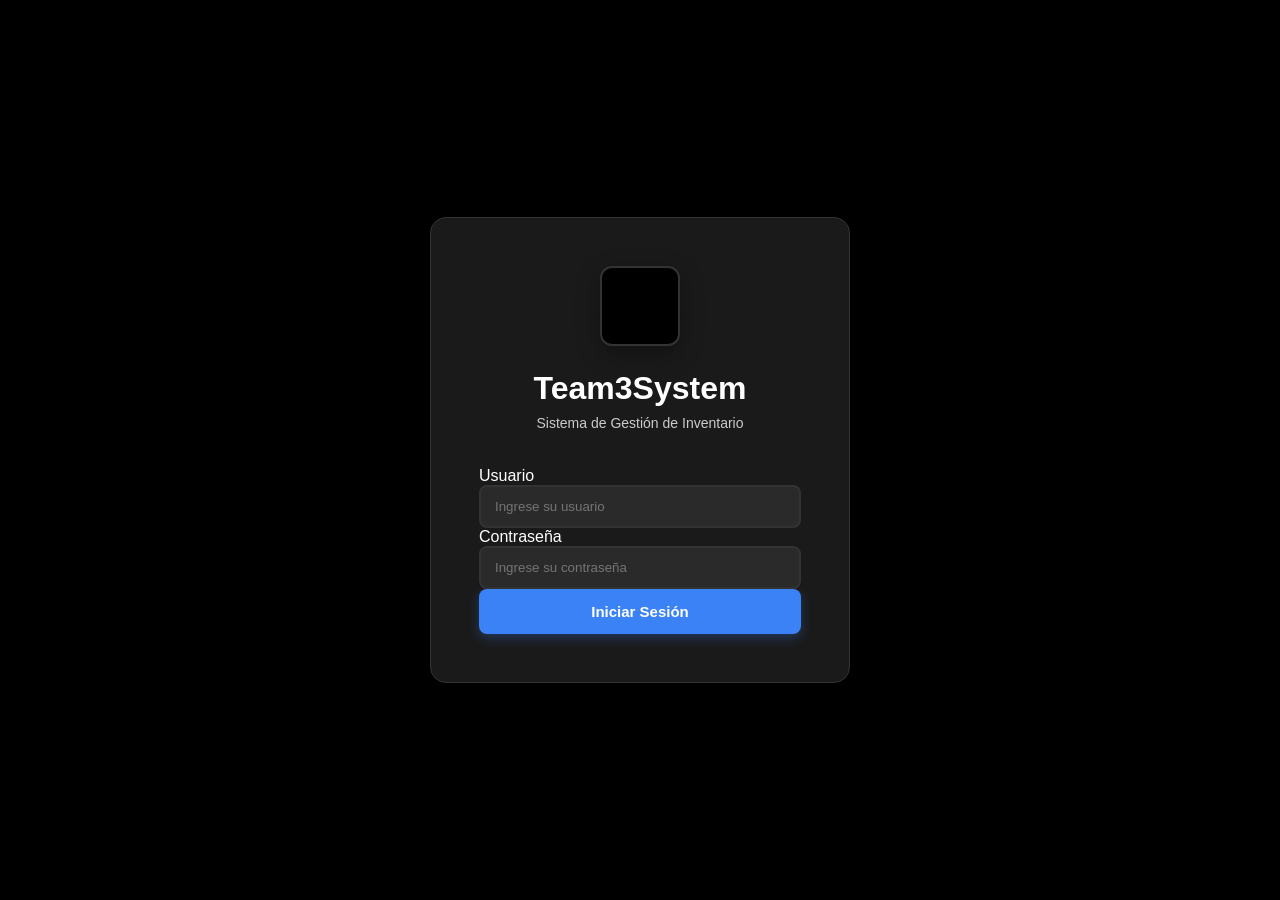
==== commit 42c722e1: "---" ====
--- a/index.html
+++ b/index.html
@@ -4,8 +4,10 @@
     <meta charset="UTF-8">
     <meta name="viewport" content="width=device-width, initial-scale=1.0">
     <title>Login - Team3System</title>
+
     <link href="https://fonts.googleapis.com/icon?family=Material+Icons" rel="stylesheet">
     <link rel="stylesheet" href="styles.css">
+
     <style>
         body {
             display: flex;
@@ -22,14 +24,8 @@
         }
 
         @keyframes fadeIn {
-            from {
-                opacity: 0;
-                transform: translateY(-20px);
-            }
-            to {
-                opacity: 1;
-                transform: translateY(0);
-            }
+            from { opacity: 0; transform: translateY(-20px); }
+            to { opacity: 1; transform: translateY(0); }
         }
 
         .login-card {
@@ -99,10 +95,7 @@
             background: #2563eb;
         }
 
-        .btn-login:disabled {
-            opacity: 0.7;
-            cursor: not-allowed;
-        }
+        .btn-login:disabled { opacity: 0.7; cursor: not-allowed; }
 
         .loading-spinner {
             display: inline-block;
@@ -114,30 +107,10 @@
             animation: spin 0.6s linear infinite;
         }
 
-        @keyframes spin {
-            to { transform: rotate(360deg); }
-        }
-
-        @media (max-width: 480px) {
-            .login-card {
-                padding: 32px 24px;
-            }
-
-            .logo {
-                width: 64px;
-                height: 64px;
-            }
-
-            .logo .material-icons {
-                font-size: 36px;
-            }
-
-            .login-header h1 {
-                font-size: 28px;
-            }
-        }
+        @keyframes spin { to { transform: rotate(360deg); } }
     </style>
 </head>
+
 <body>
     <div class="login-container">
         <div class="login-card">
@@ -154,14 +127,14 @@
             <form id="loginForm">
                 <div class="form-group">
                     <label for="login">Usuario</label>
-                    <input type="text" id="login" name="login" required 
-                        placeholder="Ingrese su usuario" autocomplete="username">
+                    <input type="text" id="login" name="login" required autocomplete="username"
+                        placeholder="Ingrese su usuario">
                 </div>
 
                 <div class="form-group">
                     <label for="password">Contraseña</label>
-                    <input type="password" id="password" name="password" required 
-                        placeholder="Ingrese su contraseña" autocomplete="current-password">
+                    <input type="password" id="password" name="password" required autocomplete="current-password"
+                        placeholder="Ingrese su contraseña">
                 </div>
 
                 <button type="submit" class="btn-login" id="btnLogin">
@@ -175,34 +148,40 @@
     <script>
         const API_URL = 'https://backend.tpdteam3.com/backend/api';
 
-        document.addEventListener('DOMContentLoaded', function() {
+        // Reset visual
+        document.addEventListener('DOMContentLoaded', () => {
             document.getElementById('loginForm').reset();
         });
 
+        // Redirección si ya está logueado → al SPA
+        if (sessionStorage.getItem('token')) {
+            window.location.href = 'app.html#dashboard';
+        }
+
+        // Manejo del login
         document.getElementById('loginForm').addEventListener('submit', async (e) => {
             e.preventDefault();
 
             const login = document.getElementById('login').value.trim();
             const password = document.getElementById('password').value;
-            const btnLogin = document.getElementById('btnLogin');
-            const loginText = document.getElementById('loginText');
-            const loginLoading = document.getElementById('loginLoading');
+
+            const btn = document.getElementById('btnLogin');
+            const txt = document.getElementById('loginText');
+            const spinner = document.getElementById('loginLoading');
 
             if (!login || !password) {
                 showAlert('Por favor complete todos los campos', 'error');
                 return;
             }
 
-            btnLogin.disabled = true;
-            loginText.textContent = 'Iniciando sesión...';
-            loginLoading.style.display = 'inline-block';
+            btn.disabled = true;
+            txt.textContent = 'Iniciando sesión...';
+            spinner.style.display = 'inline-block';
 
             try {
                 const response = await fetch(`${API_URL}/auth/login`, {
                     method: 'POST',
-                    headers: {
-                        'Content-Type': 'application/json'
-                    },
+                    headers: { 'Content-Type': 'application/json' },
                     body: JSON.stringify({ login, password })
                 });
 
@@ -211,45 +190,44 @@
                 if (response.ok && data.resultado === 'Ok') {
                     sessionStorage.setItem('token', data.token);
                     sessionStorage.setItem('username', login);
-                    
+
                     showAlert('¡Bienvenido! Redirigiendo...', 'success');
                     document.getElementById('loginForm').reset();
-                    
+
                     setTimeout(() => {
-                        window.location.href = 'dashboard.html';
+                        window.location.href = 'app.html#dashboard';
                     }, 800);
+
                 } else {
-                    const errorMsg = data.mensaje || 'Credenciales incorrectas';
-                    showAlert(errorMsg, 'error');
-                    btnLogin.disabled = false;
-                    loginText.textContent = 'Iniciar Sesión';
-                    loginLoading.style.display = 'none';
+                    showAlert(data.mensaje || 'Credenciales incorrectas', 'error');
+                    btn.disabled = false;
+                    txt.textContent = 'Iniciar Sesión';
+                    spinner.style.display = 'none';
                 }
+
             } catch (error) {
-                showAlert('Error de conexión. Verifica que el servidor esté disponible.', 'error');
-                btnLogin.disabled = false;
-                loginText.textContent = 'Iniciar Sesión';
-                loginLoading.style.display = 'none';
+                showAlert('Error de conexión. Verifique el servidor.', 'error');
+                btn.disabled = false;
+                txt.textContent = 'Iniciar Sesión';
+                spinner.style.display = 'none';
             }
         });
 
-        window.addEventListener('pageshow', function(event) {
+        window.addEventListener('pageshow', (event) => {
             if (event.persisted) {
                 document.getElementById('loginForm').reset();
             }
         });
 
-        if (sessionStorage.getItem('token')) {
-            window.location.href = 'dashboard.html';
-        }
-
+        // Alertas
         function showAlert(message, type) {
             const alert = document.createElement('div');
             alert.className = `alert alert-${type}`;
             alert.textContent = message;
             document.getElementById('alertContainer').appendChild(alert);
+
             setTimeout(() => alert.remove(), 4000);
         }
     </script>
 </body>
-</html>+</html>
--- a/styles.css
+++ b/styles.css
@@ -1,441 +1,427 @@
-/* Estilos comunes para Team3System */
+/* styles.css - adaptado para app.html + views */
 * {
-    margin: 0;
-    padding: 0;
-    box-sizing: border-box;
-}
-
+  margin: 0;
+  padding: 0;
+  box-sizing: border-box;
+}
+html,
 body {
-    font-family: 'Segoe UI', Tahoma, Geneva, Verdana, sans-serif;
-    background: #000000;
-    color: #ffffff;
-    min-height: 100vh;
-}
-
-/* Sidebar Navigation */
+  height: 100%;
+}
+body {
+  font-family: "Segoe UI", Tahoma, Geneva, Verdana, sans-serif;
+  background: #000;
+  color: #fff;
+  min-height: 100vh;
+}
+
+/* Sidebar */
 .sidebar {
-    position: fixed;
-    top: 0;
-    left: 0;
-    height: 100vh;
-    width: 280px;
-    background: #1a1a1a;
-    border-right: 1px solid #333;
-    transition: transform 0.3s ease;
-    z-index: 1000;
-    display: flex;
-    flex-direction: column;
-}
-
+  position: fixed;
+  top: 0;
+  left: 0;
+  height: 100vh;
+  width: 280px;
+  background: #1a1a1a;
+  border-right: 1px solid #333;
+  transition: width 0.3s ease;
+  z-index: 1000;
+  display: flex;
+  flex-direction: column;
+  overflow: visible;
+}
+.sidebar.collapsed {
+  width: 80px;
+}
 .sidebar-header {
-    padding: 20px;
-    border-bottom: 1px solid #333;
-    display: flex;
-    align-items: center;
-    gap: 12px;
-}
-
+  padding: 20px;
+  border-bottom: 1px solid #333;
+  display: flex;
+  align-items: center;
+  gap: 12px;
+  min-height: 80px;
+  overflow: hidden;
+}
+.sidebar-header .material-icons {
+  font-size: 28px;
+  color: #f19e39;
+  flex-shrink: 0;
+}
 .sidebar-brand {
-    font-size: 20px;
-    font-weight: 700;
-    color: #ffffff;
-}
-
+  font-size: 20px;
+  font-weight: 700;
+  color: #fff;
+  white-space: nowrap;
+  transition: opacity 0.2s, width 0.2s;
+}
+.sidebar.collapsed .sidebar-brand {
+  opacity: 0;
+  width: 0;
+}
+
+/* Menu */
 .sidebar-menu {
-    flex: 1;
-    padding: 20px 0;
-    overflow-y: auto;
-}
-
+  flex: 1;
+  padding: 20px 0;
+  overflow: auto;
+}
 .nav-item {
-    display: flex;
-    align-items: center;
-    gap: 12px;
-    padding: 12px 20px;
-    color: #cccccc;
-    text-decoration: none;
-    transition: all 0.3s ease;
-    border-left: 3px solid transparent;
-}
-
+  display: flex;
+  align-items: center;
+  gap: 12px;
+  padding: 12px 20px;
+  color: #ccc;
+  text-decoration: none;
+  transition: all 0.3s;
+  border-left: 3px solid transparent;
+  white-space: nowrap;
+}
+.sidebar.collapsed .nav-item {
+  justify-content: center;
+  padding: 12px 0;
+  gap: 0;
+}
 .nav-item:hover {
-    background: #333333;
-    color: #ffffff;
-}
-
+  background: #333;
+  color: #fff;
+}
 .nav-item.active {
-    background: #333333;
-    color: #ffffff;
-    border-left-color: #3b82f6;
-}
-
+  background: #333;
+  color: #fff;
+  border-left-color: #3b82f6;
+}
 .nav-item .material-icons {
-    font-size: 20px;
-    color: #F19E39;
-}
-
+  font-size: 24px;
+  color: #f19e39;
+  flex-shrink: 0;
+}
+.nav-item span:not(.material-icons) {
+  transition: opacity 0.2s, width 0.2s;
+  overflow: hidden;
+}
+.sidebar.collapsed .nav-item span:not(.material-icons) {
+  opacity: 0;
+  width: 0;
+}
+
+/* Footer */
 .sidebar-footer {
-    padding: 20px;
-    border-top: 1px solid #333;
-}
-
+  padding: 20px;
+  border-top: 1px solid #333;
+  overflow: hidden;
+}
+.user-info {
+  display: flex;
+  align-items: center;
+  gap: 12px;
+  padding: 12px;
+  background: #2a2a2a;
+  border-radius: 8px;
+  margin-bottom: 12px;
+  border: 1px solid #333;
+  min-height: 64px;
+  overflow: hidden;
+}
+.sidebar.collapsed .user-info {
+  justify-content: center;
+  gap: 0;
+}
+.user-avatar {
+  width: 40px;
+  height: 40px;
+  border-radius: 50%;
+  background: #3b82f6;
+  display: flex;
+  align-items: center;
+  justify-content: center;
+  color: white;
+  font-weight: 700;
+  font-size: 16px;
+  flex-shrink: 0;
+}
+.user-details {
+  flex: 1;
+  min-width: 0;
+  transition: opacity 0.2s, width 0.2s;
+  overflow: hidden;
+}
+.sidebar.collapsed .user-details {
+  opacity: 0;
+  width: 0;
+}
+.user-label {
+  font-size: 11px;
+  color: #999;
+  text-transform: uppercase;
+  letter-spacing: 0.5px;
+  margin-bottom: 2px;
+}
+.user-name {
+  font-size: 14px;
+  color: #fff;
+  font-weight: 600;
+}
+
+/* Logout */
 .btn-logout {
-    width: 100%;
-    padding: 12px;
-    background: #dc2626;
-    color: white;
-    border: none;
-    border-radius: 6px;
-    font-weight: 600;
-    cursor: pointer;
-    transition: all 0.3s ease;
-    display: flex;
-    align-items: center;
-    justify-content: center;
-    gap: 8px;
-}
-
+  width: 100%;
+  padding: 12px;
+  background: #dc2626;
+  color: white;
+  border: none;
+  border-radius: 6px;
+  font-weight: 600;
+  cursor: pointer;
+  display: flex;
+  align-items: center;
+  justify-content: center;
+  gap: 8px;
+}
 .btn-logout:hover {
-    background: #b91c1c;
-}
-
-/* Main Content */
+  background: #b91c1c;
+  transform: translateY(-1px);
+}
+
+/* Main content */
 .main-content {
-    margin-left: 280px;
-    transition: margin-left 0.3s ease;
-    min-height: 100vh;
-    padding-top: 80px; /* Espacio para el toggle button */
-}
-
-.main-content.sidebar-hidden {
-    margin-left: 0;
-}
-
-/* Toggle Button */
+  margin-left: 280px;
+  transition: margin-left 0.3s ease;
+  min-height: 100vh;
+  padding-top: 32px;
+}
+.main-content.sidebar-collapsed {
+  margin-left: 80px;
+}
+
+/* Toggle button */
 .sidebar-toggle {
-    position: fixed;
-    top: 20px;
-    left: 20px;
-    z-index: 1100; /* Mayor que el sidebar */
-    background: #333333;
-    border: 1px solid #444;
-    border-radius: 8px;
-    width: 44px;
-    height: 44px;
-    display: none; /* Oculto en desktop por defecto */
-    align-items: center;
-    justify-content: center;
-    cursor: pointer;
-    color: #ffffff;
-    transition: all 0.3s ease;
-    box-shadow: 0 2px 8px rgba(0, 0, 0, 0.4);
-}
-
+  position: fixed;
+  top: 20px;
+  left: 280px;
+  z-index: 999;
+  background: #2a2a2a;
+  border: 1px solid #444;
+  border-radius: 0 8px 8px 0;
+  border-left: none;
+  width: 40px;
+  height: 44px;
+  display: flex;
+  align-items: center;
+  justify-content: center;
+  cursor: pointer;
+  color: #f19e39;
+  transition: left 0.3s;
+}
 .sidebar-toggle:hover {
-    background: #444444;
-    transform: scale(1.05);
-}
-
-.sidebar-toggle:active {
-    transform: scale(0.95);
+  background: #333;
+}
+.sidebar-toggle.sidebar-collapsed {
+  left: 80px;
+}
+.sidebar-toggle .material-icons {
+  font-size: 24px;
 }
 
 /* Container */
 .container {
-    max-width: 1400px;
-    margin: 0 auto;
-    padding: 0 32px 32px 32px;
-}
-
-/* Page Header */
+  max-width: 1400px;
+  margin: 0 auto;
+  padding: 0 32px 32px 32px;
+}
+
+/* Page header */
 .page-header {
-    display: flex;
-    justify-content: space-between;
-    align-items: center;
-    margin-bottom: 28px;
-    gap: 16px;
-    flex-wrap: wrap;
-}
-
+  display: flex;
+  justify-content: space-between;
+  align-items: center;
+  margin-bottom: 28px;
+  gap: 16px;
+  flex-wrap: wrap;
+}
 .page-header h1 {
-    color: #ffffff;
-    font-size: 32px;
-    font-weight: 700;
-    display: flex;
-    align-items: center;
-    gap: 12px;
-}
-
+  color: #fff;
+  font-size: 32px;
+  font-weight: 700;
+  display: flex;
+  align-items: center;
+  gap: 12px;
+}
 .page-header h1 .material-icons {
-    color: #F19E39;
+  color: #f19e39;
 }
 
 /* Buttons */
 .btn-primary {
-    padding: 12px 24px;
-    background: #3b82f6;
-    color: white;
-    border: none;
-    border-radius: 8px;
-    font-weight: 600;
-    cursor: pointer;
-    transition: all 0.3s ease;
-    box-shadow: 0 2px 8px rgba(59, 130, 246, 0.3);
-    font-size: 14px;
-    display: flex;
-    align-items: center;
-    gap: 8px;
-}
-
+  padding: 12px 24px;
+  background: #3b82f6;
+  color: white;
+  border: none;
+  border-radius: 8px;
+  font-weight: 600;
+  cursor: pointer;
+  display: flex;
+  align-items: center;
+  gap: 8px;
+}
 .btn-primary:hover {
-    transform: translateY(-2px);
-    box-shadow: 0 4px 12px rgba(59, 130, 246, 0.4);
-    background: #2563eb;
-}
-
-.btn-edit {
-    background: #3b82f6;
-    color: white;
-    border: none;
-    border-radius: 6px;
-    padding: 8px 14px;
-    font-weight: 600;
-    cursor: pointer;
-    transition: all 0.3s ease;
-    font-size: 12px;
-    display: flex;
-    align-items: center;
-    gap: 6px;
-}
-
-.btn-edit:hover {
-    background: #2563eb;
-    transform: translateY(-1px);
-}
-
-.btn-delete {
-    background: #dc2626;
-    color: white;
-    border: none;
-    border-radius: 6px;
-    padding: 8px 14px;
-    font-weight: 600;
-    cursor: pointer;
-    transition: all 0.3s ease;
-    font-size: 12px;
-    display: flex;
-    align-items: center;
-    gap: 6px;
-}
-
-.btn-delete:hover {
-    background: #b91c1c;
-    transform: translateY(-1px);
-}
-
-/* Cards */
+  transform: translateY(-2px);
+  background: #2563eb;
+}
+
+/* Grids, cards y utilidades (copiado/adaptado) */
+.stats-grid {
+  display: grid;
+  grid-template-columns: repeat(auto-fit, minmax(280px, 1fr));
+  gap: 20px;
+  margin-bottom: 32px;
+}
+.stat-card,
+.quick-actions,
 .card {
-    background: #1a1a1a;
-    border-radius: 10px;
-    box-shadow: 0 1px 3px rgba(0, 0, 0, 0.3);
-    border: 1px solid #333;
-    transition: all 0.3s ease;
-}
-
-.card:hover {
-    box-shadow: 0 4px 12px rgba(0, 0, 0, 0.4);
-}
-
-/* Forms */
-.form-group {
-    margin-bottom: 20px;
-}
-
-.form-group label {
-    display: block;
-    color: #ffffff;
-    font-weight: 600;
-    margin-bottom: 8px;
-    font-size: 13px;
-}
-
+  background: #1a1a1a;
+  padding: 28px;
+  border-radius: 12px;
+  border: 1px solid #333;
+  box-shadow: 0 1px 3px rgba(0, 0, 0, 0.3);
+}
+.actions-grid {
+  display: grid;
+  grid-template-columns: repeat(auto-fit, minmax(200px, 1fr));
+  gap: 12px;
+}
+.action-btn {
+  padding: 20px;
+  background: #3b82f6;
+  color: white;
+  border: none;
+  border-radius: 10px;
+  display: flex;
+  align-items: center;
+  gap: 10px;
+  justify-content: center;
+}
+
+/* Product & cliente specific (kept) */
+.products-grid {
+  display: grid;
+  grid-template-columns: repeat(auto-fill, minmax(300px, 1fr));
+  gap: 20px;
+}
+.product-card {
+  border-radius: 10px;
+  overflow: hidden;
+}
+.product-image-container {
+  position: relative;
+  width: 100%;
+  height: 200px;
+  overflow: hidden;
+  background: #2a2a2a;
+}
+.product-image {
+  width: 100%;
+  height: 100%;
+  object-fit: cover;
+  transition: opacity 0.3s;
+}
+.image-placeholder {
+  position: absolute;
+  inset: 0;
+  display: flex;
+  align-items: center;
+  justify-content: center;
+  flex-direction: column;
+  color: #666;
+  background: #2a2a2a;
+  padding: 10px;
+  text-align: center;
+}
+.loading-spinner {
+  width: 24px;
+  height: 24px;
+  border: 2px solid rgba(102, 102, 102, 0.3);
+  border-radius: 50%;
+  border-top-color: #666;
+  animation: spin 1s linear infinite;
+  margin-bottom: 8px;
+}
+@keyframes spin {
+  to {
+    transform: rotate(360deg);
+  }
+}
+
+/* Table cliente */
+.table-container {
+  background: #1a1a1a;
+  border-radius: 10px;
+  overflow: hidden;
+  border: 1px solid #333;
+}
+thead {
+  background: #2a2a2a;
+}
+tbody td {
+  padding: 16px;
+  color: #fff;
+  font-size: 14px;
+}
+
+/* Forms, modals, alerts */
+.modal {
+  display: none;
+  position: fixed;
+  inset: 0;
+  background: rgba(0, 0, 0, 0.8);
+  z-index: 2000;
+  align-items: center;
+  justify-content: center;
+  padding: 16px;
+}
+.modal.active {
+  display: flex;
+}
+.modal-content {
+  background: #1a1a1a;
+  padding: 28px;
+  border-radius: 12px;
+  max-width: 480px;
+  width: 100%;
+  box-shadow: 0 20px 50px -12px rgba(0, 0, 0, 0.8);
+  border: 1px solid #333;
+}
 .form-group input,
 .search-bar input {
-    width: 100%;
-    padding: 12px 14px;
-    border: 2px solid #333;
-    border-radius: 8px;
-    font-size: 14px;
-    color: #ffffff;
-    background: #2a2a2a;
-    transition: all 0.3s ease;
-}
-
-.form-group input:focus,
-.search-bar input:focus {
-    outline: none;
-    border-color: #3b82f6;
-    background: #333333;
-    box-shadow: 0 0 0 3px rgba(59, 130, 246, 0.1);
-}
-
-.form-group input::placeholder,
-.search-bar input::placeholder {
-    color: #666666;
-}
-
-/* Alerts */
+  width: 100%;
+  padding: 12px 14px;
+  border: 2px solid #333;
+  border-radius: 8px;
+  background: #2a2a2a;
+  color: #fff;
+}
 .alert {
-    padding: 12px 14px;
-    border-radius: 8px;
-    margin-bottom: 20px;
-    font-weight: 500;
-    font-size: 13px;
-    animation: slideDown 0.3s ease;
-}
-
-@keyframes slideDown {
-    from {
-        opacity: 0;
-        transform: translateY(-10px);
-    }
-    to {
-        opacity: 1;
-        transform: translateY(0);
-    }
-}
-
-.alert-success {
-    background: #065f46;
-    color: #ffffff;
-    border-left: 4px solid #10b981;
-}
-
-.alert-error {
-    background: #991b1b;
-    color: #ffffff;
-    border-left: 4px solid #dc2626;
-}
-
-.alert-warning {
-    background: #92400e;
-    color: #ffffff;
-    border-left: 4px solid #f59e0b;
-}
-
-/* Loading States */
+  padding: 12px 14px;
+  border-radius: 8px;
+  margin-bottom: 20px;
+  font-weight: 500;
+}
+
+/* small helpers */
+.no-data,
 .loading {
-    text-align: center;
-    padding: 32px;
-    color: #666666;
-}
-
-.no-data {
-    text-align: center;
-    padding: 48px 20px;
-    color: #666666;
-}
-
-.no-data h3 {
-    font-size: 20px;
-    margin-bottom: 8px;
-    color: #ffffff;
-    font-weight: 700;
-}
-
-/* Action Buttons */
-.action-buttons {
-    display: flex;
-    gap: 8px;
-    flex-wrap: wrap;
-}
-
-/* Responsive */
-@media (max-width: 768px) {
-    .sidebar {
-        width: 100%;
-        max-width: 320px;
-        transform: translateX(-100%);
-        box-shadow: 2px 0 10px rgba(0, 0, 0, 0.5);
-    }
-
-    .sidebar.active {
-        transform: translateX(0);
-    }
-
-    .main-content {
-        margin-left: 0;
-        padding-top: 80px;
-    }
-
-    .sidebar-toggle {
-        display: flex; /* Mostrar en móviles */
-    }
-
-    .page-header {
-        flex-direction: column;
-        align-items: flex-start;
-    }
-
-    .page-header h1 {
-        font-size: 24px;
-    }
-
-    .btn-primary {
-        width: 100%;
-        justify-content: center;
-    }
-
-    .container {
-        padding: 0 16px 24px 16px;
-    }
-}
-
-@media (max-width: 480px) {
-    .page-header h1 {
-        font-size: 22px;
-    }
-
-    .container {
-        padding: 0 12px 20px 12px;
-    }
-
-    .main-content {
-        padding-top: 76px;
-    }
-
-    .sidebar-toggle {
-        width: 40px;
-        height: 40px;
-    }
-}
-
-/* Desktop: Ocultar toggle cuando el sidebar es visible */
-@media (min-width: 769px) {
-    .sidebar-toggle {
-        display: none;
-    }
-
-    .main-content {
-        padding-top: 32px;
-    }
-}
-
-/* Mejoras de accesibilidad */
+  text-align: center;
+  padding: 32px;
+  color: #666;
+}
+
+/* accessibility */
 button:focus-visible,
 a:focus-visible,
 input:focus-visible {
-    outline: 2px solid #3b82f6;
-    outline-offset: 2px;
-}
-
-/* Smooth scrolling */
-html {
-    scroll-behavior: smooth;
-}
-
-/* Mejora de selección de texto */
+  outline: 2px solid #3b82f6;
+  outline-offset: 2px;
+}
 ::selection {
-    background: #3b82f6;
-    color: white;
-}+  background: #3b82f6;
+  color: #fff;
+}
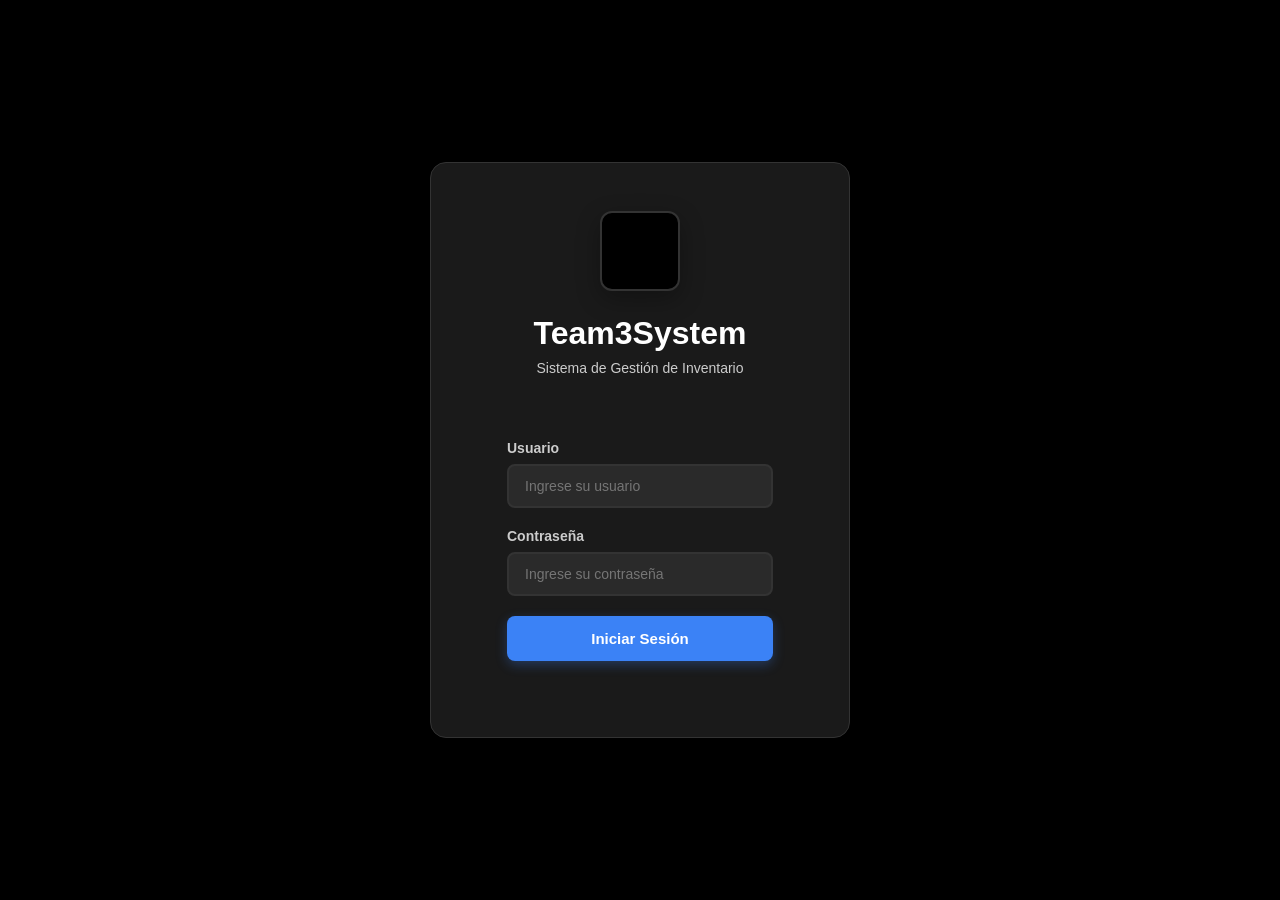
==== commit 4a0abc5e: "a" ====
--- a/index.html
+++ b/index.html
@@ -6,7 +6,7 @@
     <title>Login - Team3System</title>
 
     <link href="https://fonts.googleapis.com/icon?family=Material+Icons" rel="stylesheet">
-    <link rel="stylesheet" href="styles.css">
+    <link rel="stylesheet" href="styles/base.css">
 
     <style>
         body {
--- a/styles/base.css
+++ b/styles/base.css
@@ -0,0 +1,454 @@
+/* ===========================
+   BASE.CSS - Estilos Globales
+   Carga: Siempre (app.html)
+=========================== */
+
+/* RESET Y BASE */
+* {
+  margin: 0;
+  padding: 0;
+  box-sizing: border-box;
+}
+
+html,
+body {
+  height: 100%;
+}
+
+body {
+  font-family: "Segoe UI", Tahoma, Geneva, Verdana, sans-serif;
+  background: #000;
+  color: #fff;
+  min-height: 100vh;
+}
+
+/* CONTENEDOR PRINCIPAL */
+.main-content {
+  margin-left: 280px;
+  transition: margin-left 0.3s ease;
+  min-height: 100vh;
+  padding-top: 32px;
+}
+
+.main-content.sidebar-collapsed {
+  margin-left: 72px;
+}
+
+.container {
+  max-width: 1400px;
+  margin: 0 auto;
+  padding: 0 32px 32px 32px;
+}
+
+/* PAGE HEADER */
+.page-header {
+  display: flex;
+  justify-content: space-between;
+  align-items: center;
+  margin-bottom: 28px;
+  gap: 16px;
+  flex-wrap: wrap;
+}
+
+.page-header h1 {
+  color: #fff;
+  font-size: 32px;
+  font-weight: 700;
+  display: flex;
+  align-items: center;
+  gap: 12px;
+  margin: 0;
+}
+
+.page-header h1 .material-icons {
+  color: #f19e39;
+  font-size: 36px;
+}
+
+.page-header p {
+  margin: 0;
+  color: #ccc;
+}
+
+/* BUTTONS BASE */
+.btn-primary {
+  padding: 12px 24px;
+  background: #3b82f6;
+  color: white;
+  border: none;
+  border-radius: 8px;
+  font-weight: 600;
+  cursor: pointer;
+  display: flex;
+  align-items: center;
+  gap: 8px;
+  transition: all 0.3s ease;
+  font-size: 14px;
+}
+
+.btn-primary:hover {
+  transform: translateY(-2px);
+  background: #2563eb;
+  box-shadow: 0 4px 12px rgba(59, 130, 246, 0.4);
+}
+
+.btn-save {
+  padding: 10px 20px;
+  background: #10b981;
+  color: white;
+  border: none;
+  border-radius: 6px;
+  font-weight: 600;
+  cursor: pointer;
+  display: flex;
+  align-items: center;
+  gap: 6px;
+  transition: all 0.3s ease;
+}
+
+.btn-save:hover {
+  background: #059669;
+  transform: translateY(-1px);
+}
+
+.btn-cancel {
+  padding: 10px 20px;
+  background: #6b7280;
+  color: white;
+  border: none;
+  border-radius: 6px;
+  font-weight: 600;
+  cursor: pointer;
+  transition: all 0.3s ease;
+}
+
+.btn-cancel:hover {
+  background: #4b5563;
+  transform: translateY(-1px);
+}
+
+.btn-close {
+  background: transparent;
+  border: none;
+  color: #999;
+  font-size: 32px;
+  cursor: pointer;
+  padding: 0;
+  width: 32px;
+  height: 32px;
+  display: flex;
+  align-items: center;
+  justify-content: center;
+  transition: color 0.2s ease;
+}
+
+.btn-close:hover {
+  color: #fff;
+}
+
+/* SEARCH BAR */
+.search-bar {
+  margin-bottom: 24px;
+}
+
+.search-bar input {
+  width: 100%;
+  padding: 14px 20px;
+  border: 2px solid #333;
+  border-radius: 10px;
+  background: #1a1a1a;
+  color: #fff;
+  font-size: 15px;
+  transition: all 0.3s ease;
+}
+
+.search-bar input:focus {
+  outline: none;
+  border-color: #3b82f6;
+  background: #222;
+}
+
+.search-bar input::placeholder {
+  color: #666;
+}
+
+/* MODALS */
+.modal {
+  display: none;
+  position: fixed;
+  inset: 0;
+  background: rgba(0, 0, 0, 0.85);
+  backdrop-filter: blur(4px);
+  z-index: 2000;
+  align-items: center;
+  justify-content: center;
+  padding: 16px;
+  animation: fadeIn 0.2s ease;
+}
+
+.modal.active {
+  display: flex;
+}
+
+@keyframes fadeIn {
+  from { opacity: 0; }
+  to { opacity: 1; }
+}
+
+.modal-content {
+  background: #1a1a1a;
+  padding: 0;
+  border-radius: 16px;
+  max-width: 520px;
+  width: 100%;
+  box-shadow: 0 20px 60px rgba(0, 0, 0, 0.8);
+  border: 1px solid #333;
+  animation: slideUp 0.3s ease;
+}
+
+@keyframes slideUp {
+  from {
+    transform: translateY(20px);
+    opacity: 0;
+  }
+  to {
+    transform: translateY(0);
+    opacity: 1;
+  }
+}
+
+.modal-header {
+  display: flex;
+  justify-content: space-between;
+  align-items: center;
+  padding: 24px 28px;
+  border-bottom: 1px solid #333;
+}
+
+.modal-header h2 {
+  display: flex;
+  align-items: center;
+  gap: 10px;
+  color: #fff;
+  font-size: 20px;
+  margin: 0;
+}
+
+.modal-header h2 .material-icons {
+  color: #f19e39;
+  font-size: 28px;
+}
+
+/* FORMS */
+form {
+  padding: 28px;
+}
+
+.form-group {
+  margin-bottom: 20px;
+}
+
+.form-group label {
+  display: block;
+  margin-bottom: 8px;
+  color: #ccc;
+  font-weight: 600;
+  font-size: 14px;
+}
+
+.form-group input,
+.form-group select,
+.form-group textarea {
+  width: 100%;
+  padding: 12px 16px;
+  border: 2px solid #333;
+  border-radius: 8px;
+  background: #2a2a2a;
+  color: #fff;
+  font-size: 14px;
+  transition: all 0.3s ease;
+  font-family: inherit;
+}
+
+.form-group input:focus,
+.form-group select:focus,
+.form-group textarea:focus {
+  outline: none;
+  border-color: #3b82f6;
+  background: #252525;
+}
+
+.form-group input[type="file"] {
+  padding: 10px;
+  cursor: pointer;
+}
+
+.form-actions {
+  display: flex;
+  gap: 12px;
+  justify-content: flex-end;
+  margin-top: 24px;
+}
+
+/* ALERTS */
+#alertContainer {
+  position: fixed;
+  top: 20px;
+  right: 20px;
+  z-index: 3000;
+  display: flex;
+  flex-direction: column;
+  gap: 12px;
+  max-width: 400px;
+}
+
+.alert {
+  padding: 16px 20px;
+  border-radius: 10px;
+  font-weight: 500;
+  display: flex;
+  align-items: center;
+  gap: 12px;
+  box-shadow: 0 4px 16px rgba(0, 0, 0, 0.5);
+  animation: slideInRight 0.3s ease;
+  border-left: 4px solid;
+}
+
+@keyframes slideInRight {
+  from {
+    transform: translateX(100%);
+    opacity: 0;
+  }
+  to {
+    transform: translateX(0);
+    opacity: 1;
+  }
+}
+
+.alert-success {
+  background: #064e3b;
+  border-color: #10b981;
+  color: #d1fae5;
+}
+
+.alert-error {
+  background: #7f1d1d;
+  border-color: #dc2626;
+  color: #fecaca;
+}
+
+.alert-warning {
+  background: #78350f;
+  border-color: #f59e0b;
+  color: #fde68a;
+}
+
+.alert-info {
+  background: #1e3a8a;
+  border-color: #3b82f6;
+  color: #dbeafe;
+}
+
+/* UTILITY CLASSES */
+.no-data {
+  text-align: center;
+  padding: 60px 20px;
+  color: #666;
+}
+
+.no-data h3 {
+  color: #999;
+  margin-bottom: 8px;
+  font-size: 20px;
+}
+
+.no-data p {
+  color: #666;
+  font-size: 14px;
+}
+
+.loading {
+  text-align: center;
+  padding: 60px 20px;
+  color: #666;
+  font-size: 16px;
+}
+
+/* ACCESSIBILITY */
+button:focus-visible,
+a:focus-visible,
+input:focus-visible,
+select:focus-visible,
+textarea:focus-visible {
+  outline: 2px solid #3b82f6;
+  outline-offset: 2px;
+}
+
+::selection {
+  background: #3b82f6;
+  color: #fff;
+}
+
+/* SCROLLBAR */
+::-webkit-scrollbar {
+  width: 8px;
+  height: 8px;
+}
+
+::-webkit-scrollbar-track {
+  background: #1a1a1a;
+}
+
+::-webkit-scrollbar-thumb {
+  background: #444;
+  border-radius: 4px;
+}
+
+::-webkit-scrollbar-thumb:hover {
+  background: #555;
+}
+
+/* RESPONSIVE BASE */
+@media (max-width: 768px) {
+  .main-content {
+    margin-left: 72px;
+  }
+
+  .page-header {
+    flex-direction: column;
+    align-items: flex-start;
+  }
+
+  .page-header h1 {
+    font-size: 24px;
+  }
+
+  .container {
+    padding: 0 16px 16px 16px;
+  }
+
+  .modal-content {
+    max-width: 100%;
+    margin: 16px;
+  }
+
+  #alertContainer {
+    left: 16px;
+    right: 16px;
+    max-width: none;
+  }
+
+  .form-actions {
+    flex-direction: column;
+  }
+
+  .form-actions button {
+    width: 100%;
+  }
+}
+
+@media (max-width: 480px) {
+  .page-header h1 {
+    font-size: 20px;
+  }
+}
